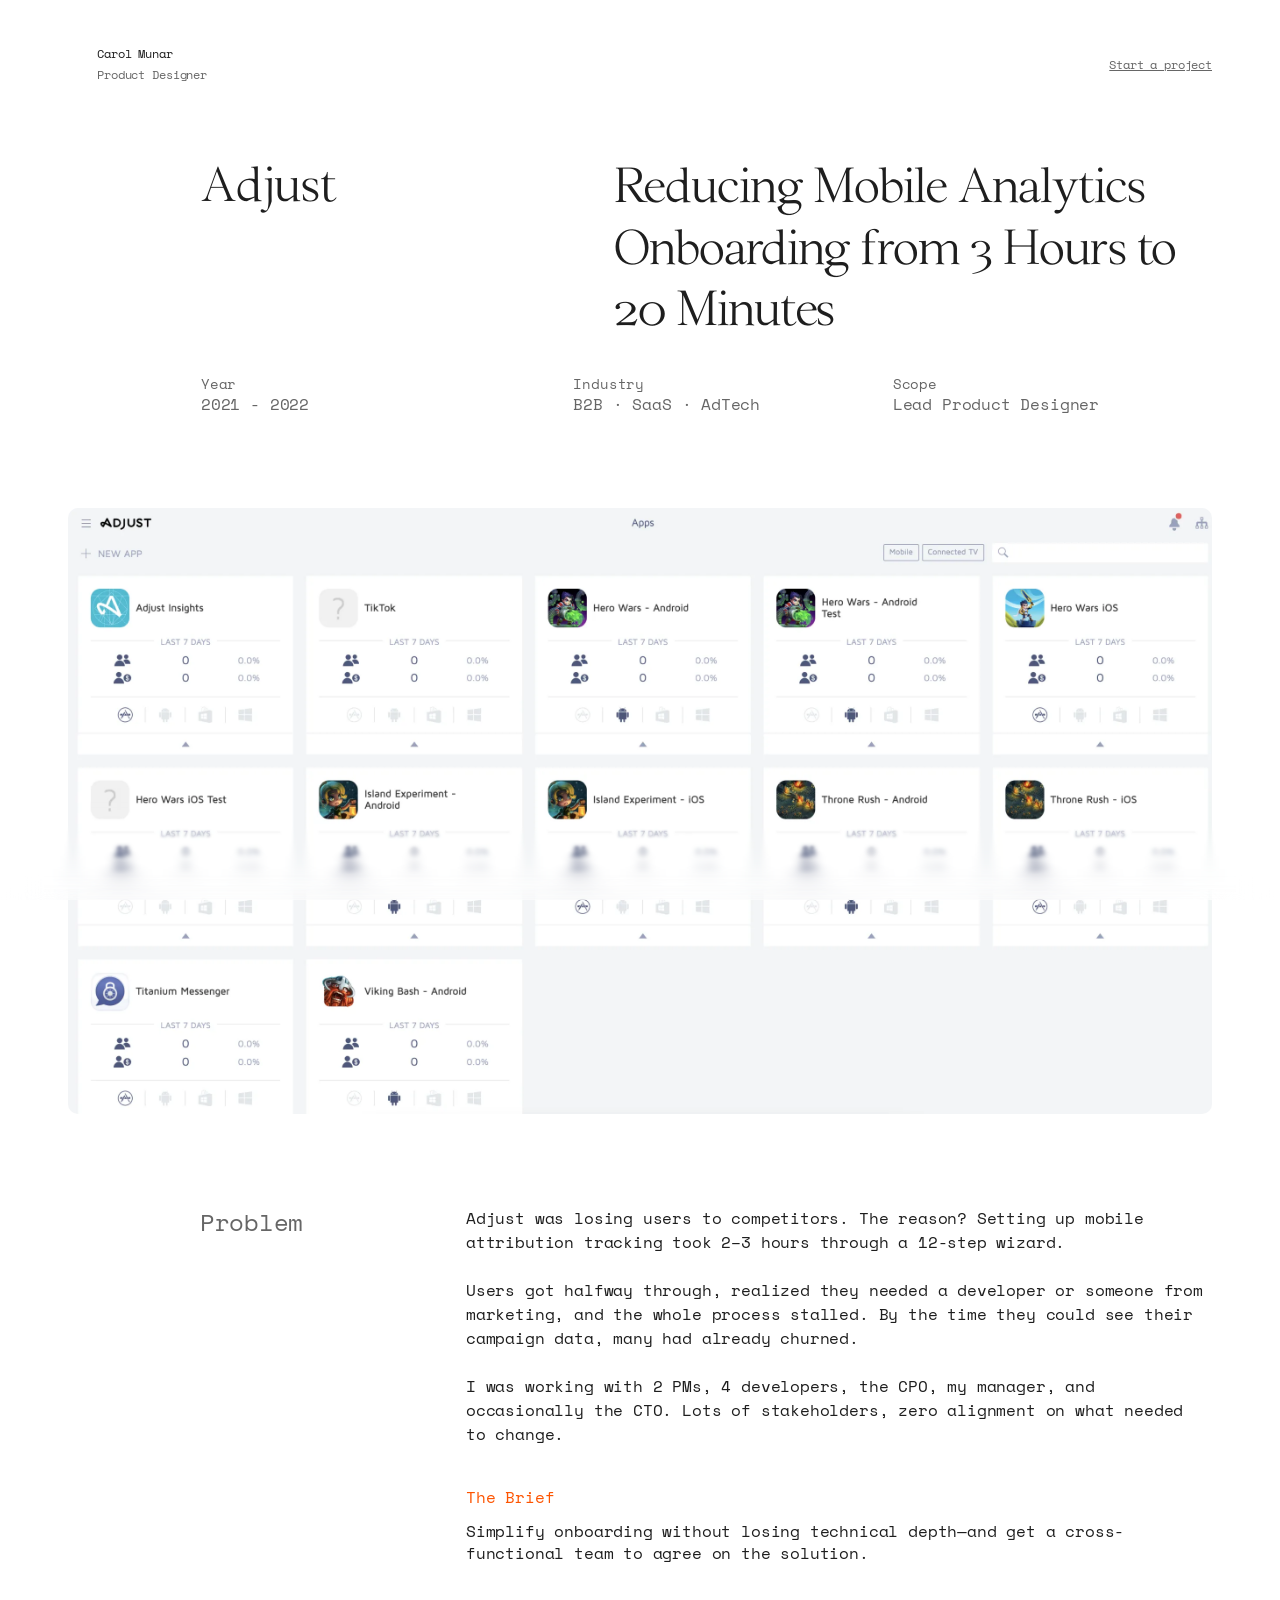
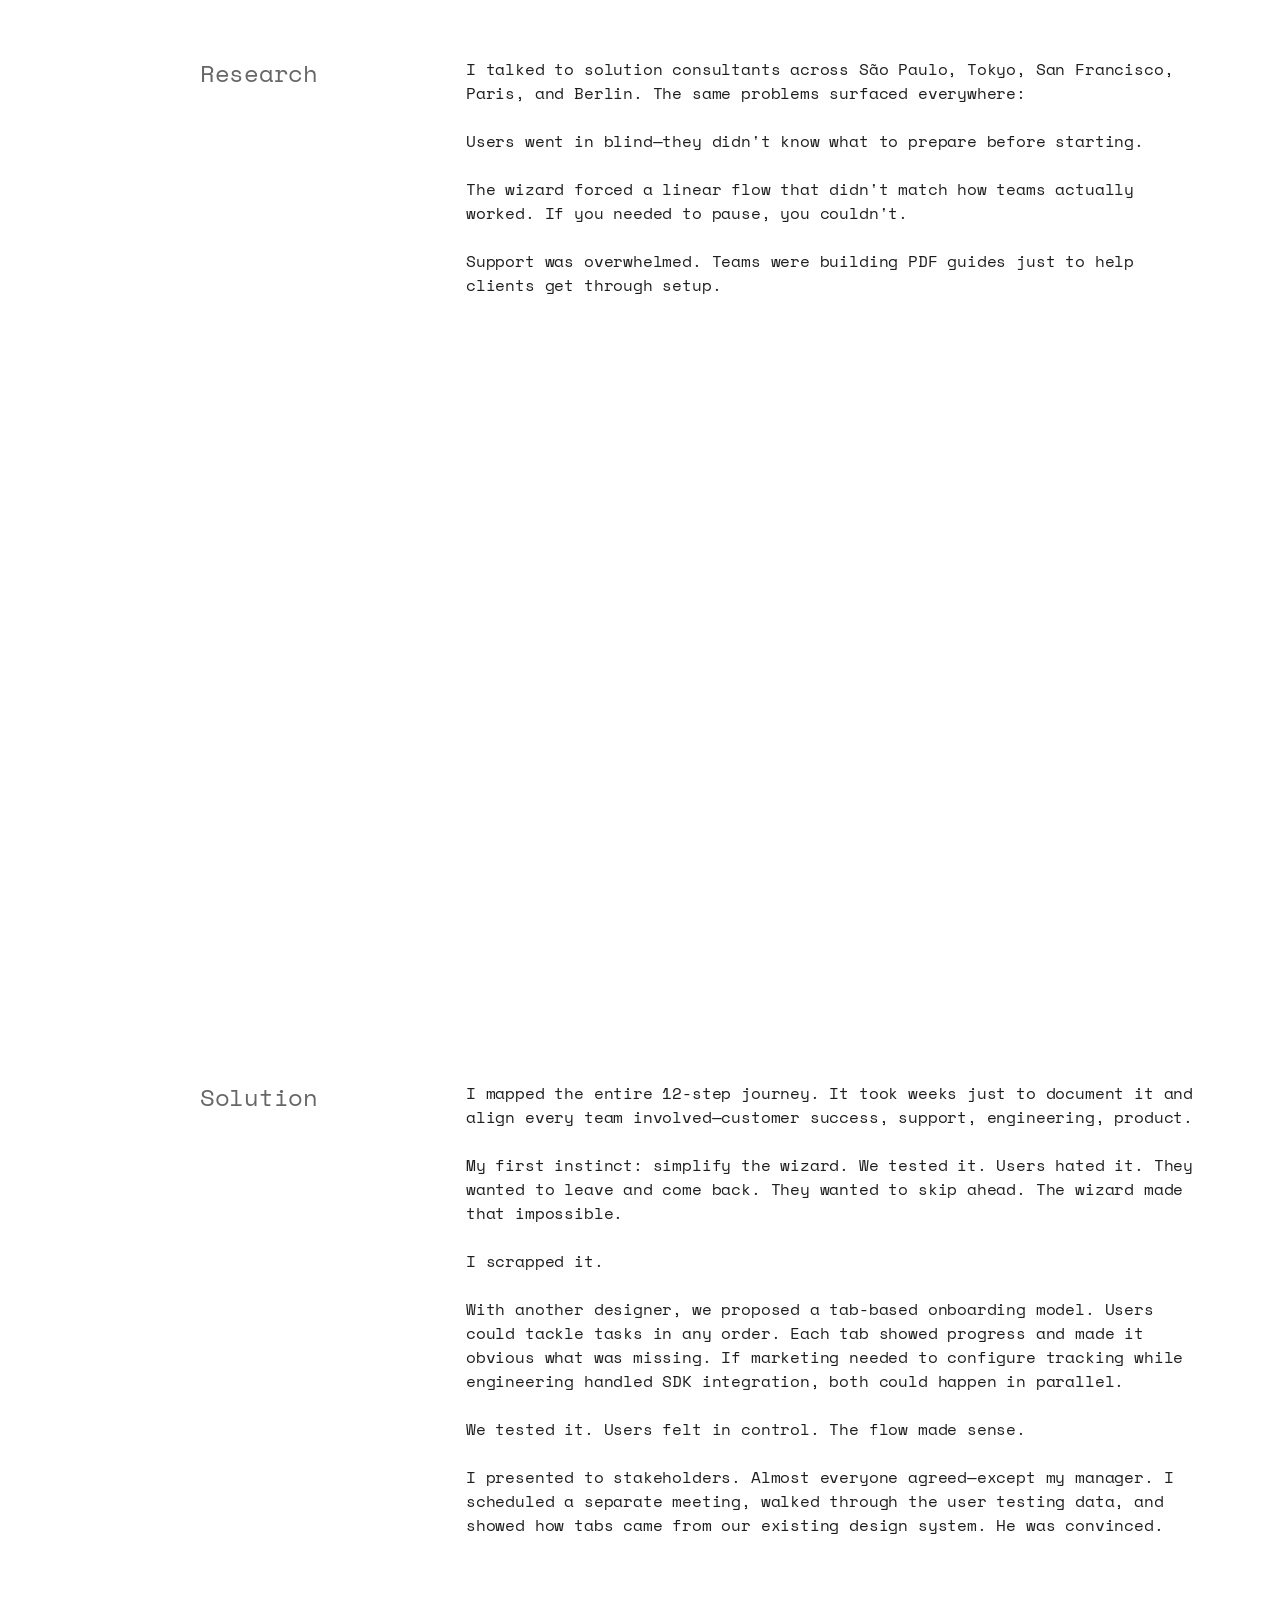
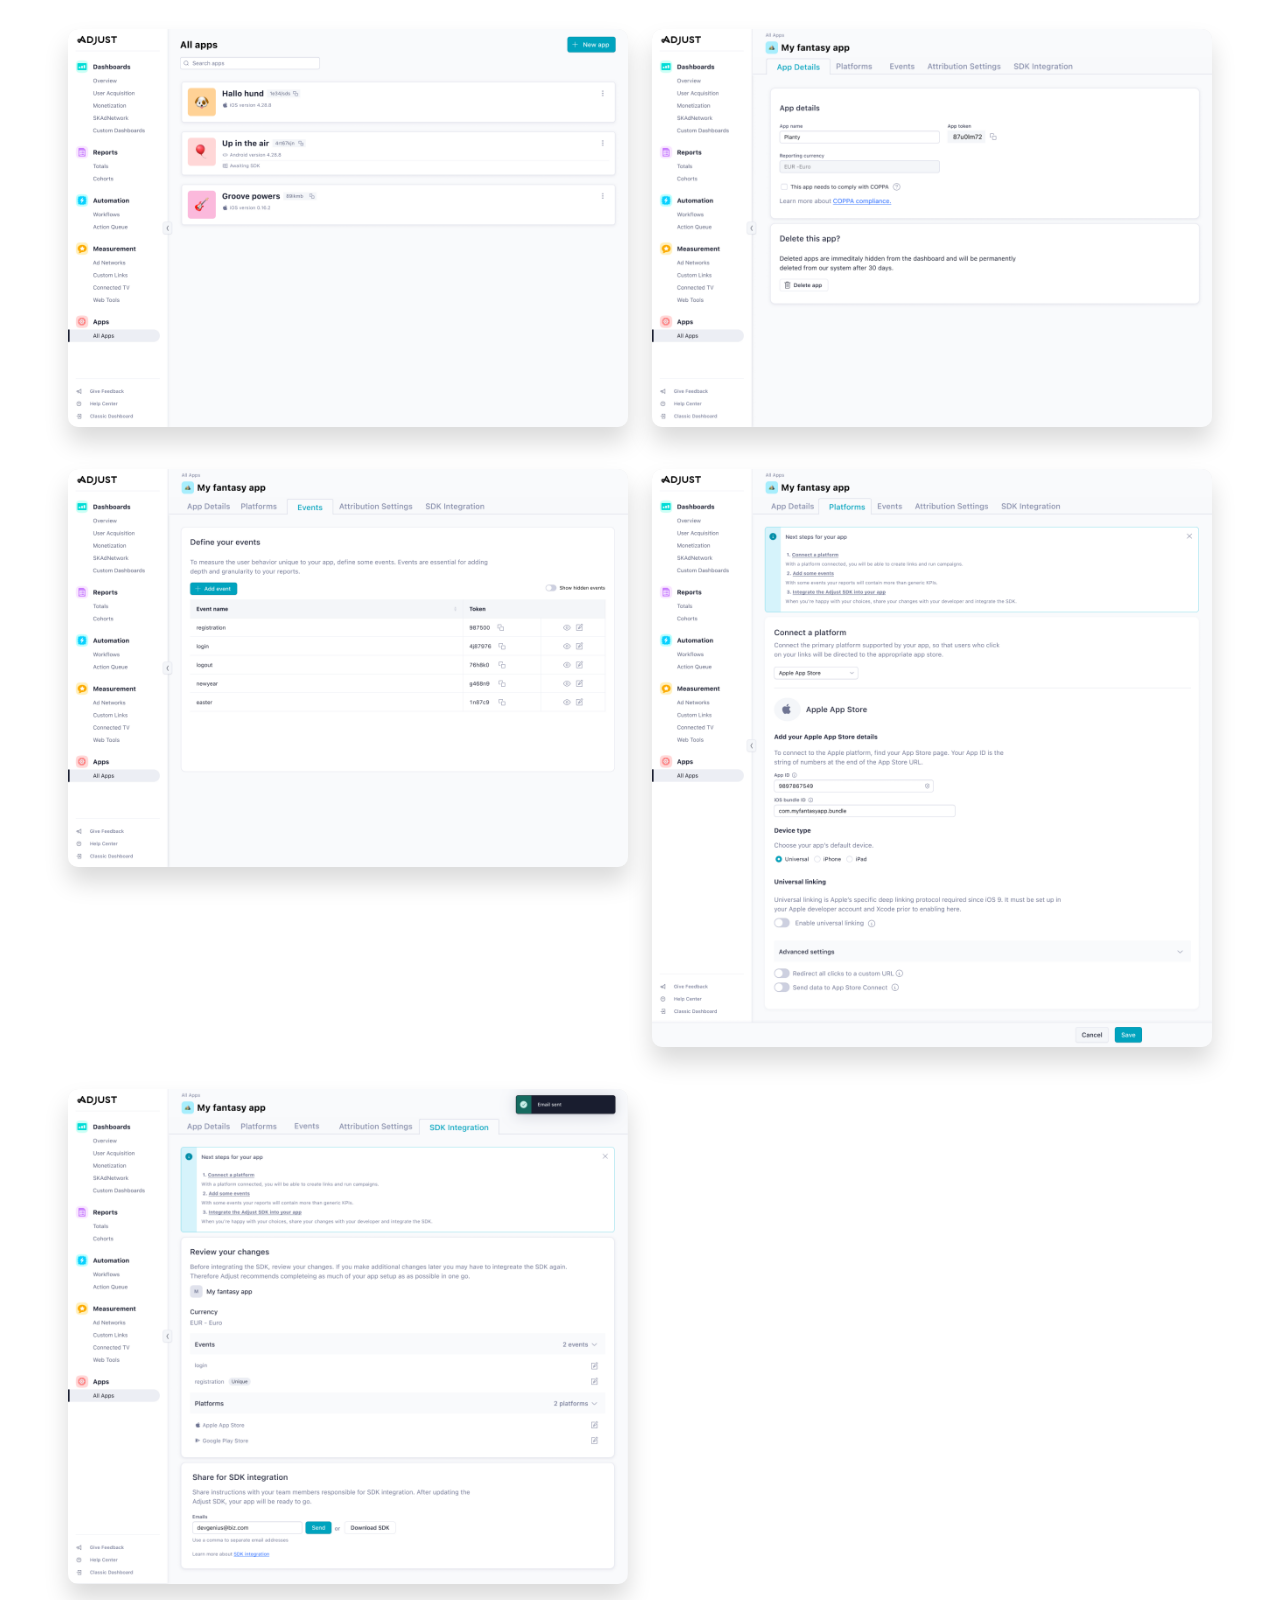
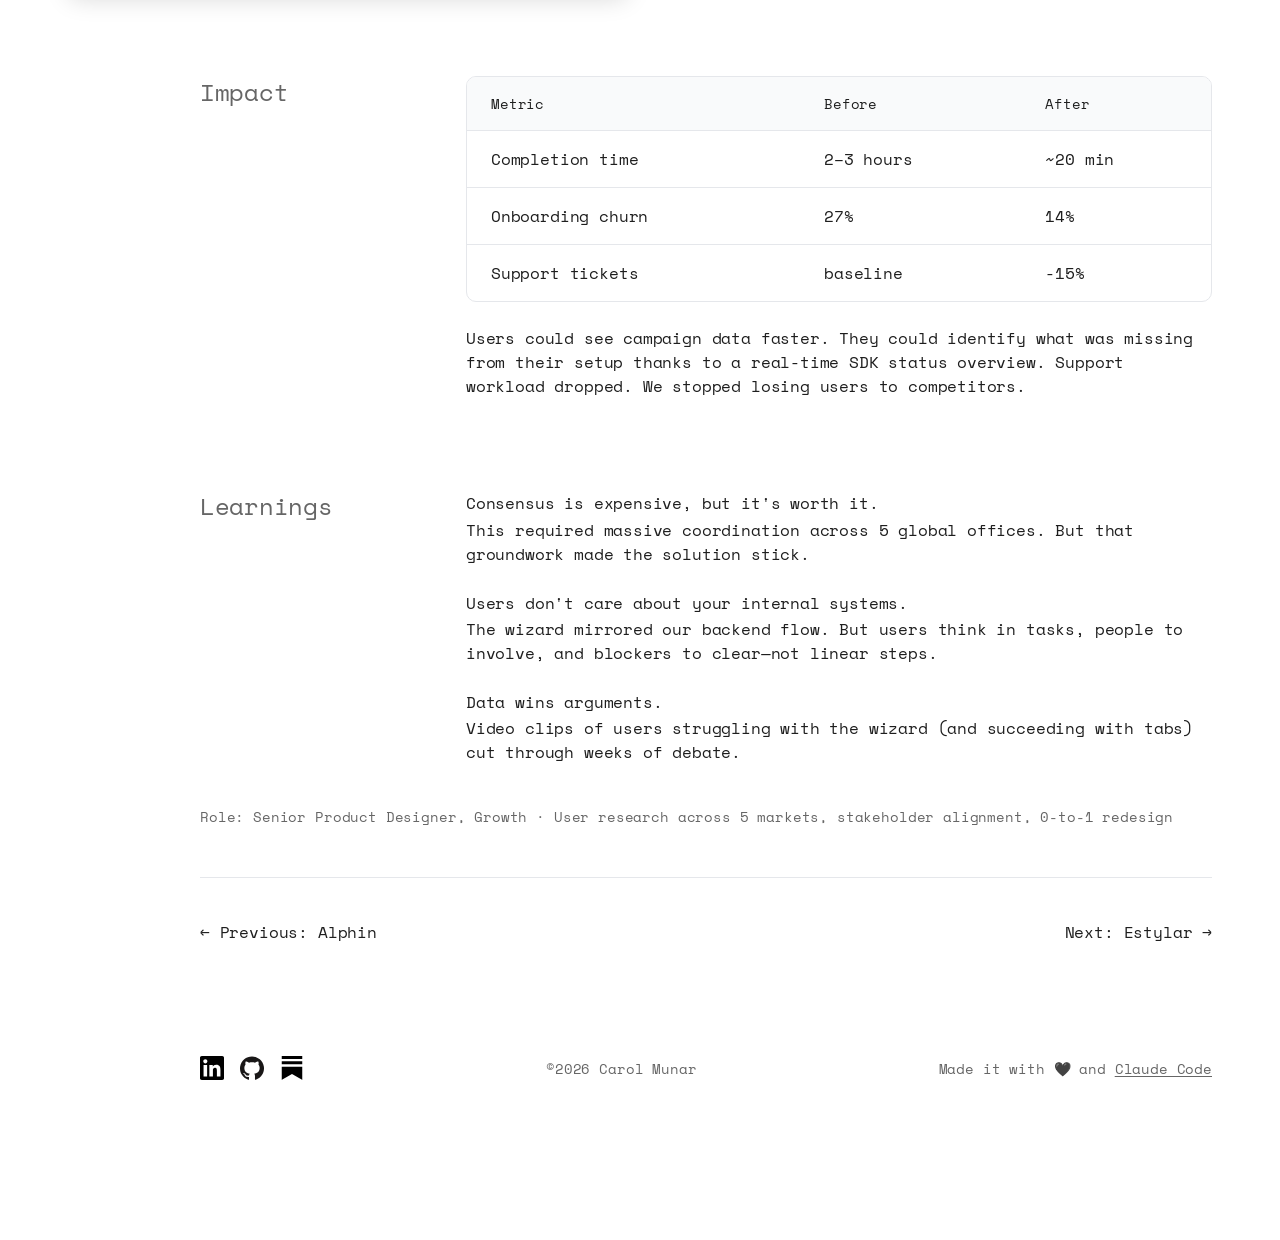
==== projects/adjust.html @ a94f88cf "Add favicon to all pages Co-Authored-By: Claude Sonnet 4.6 <noreply@anthropic.com>" ====
<!DOCTYPE html>
<html lang="en">
<head>
    <meta charset="UTF-8">
    <meta name="viewport" content="width=device-width, initial-scale=1.0">
    <title>Adjust — Carol Munar</title>
    <link rel="icon" type="image/png" href="../favicon.png">

    <!-- SEO -->
    <meta name="description" content="How Carol Munar redesigned Adjust's mobile analytics onboarding, cutting setup time from 3 hours to 20 minutes and reducing churn by 48%.">
    <link rel="canonical" href="https://www.carolmunar.com/projects/adjust">

    <!-- Open Graph -->
    <meta property="og:type"        content="website">
    <meta property="og:url"         content="https://www.carolmunar.com/projects/adjust">
    <meta property="og:title"       content="Adjust — Mobile Analytics Onboarding · Carol Munar">
    <meta property="og:description" content="How Carol Munar redesigned Adjust's mobile analytics onboarding, cutting setup time from 3 hours to 20 minutes and reducing churn by 48%.">
    <meta property="og:image"       content="https://www.carolmunar.com/logos/og-image.png">

    <!-- Same fonts as main portfolio -->
    <link rel="preconnect" href="https://fonts.googleapis.com">
    <link rel="preconnect" href="https://fonts.gstatic.com" crossorigin>
    <link href="https://fonts.googleapis.com/css2?family=Space+Mono:wght@400;700&display=swap" rel="stylesheet">

    <!-- Shared case study styles (same CSS as alphin, all class names are generic) -->
    <link rel="stylesheet" href="alphin.css">
</head>
<body>

    <!-- ============================================
         HEADER — same as all case studies
         ============================================ -->
    <header class="cs-header">
        <div>
            <a href="../index.html" class="cs-header-name">Carol Munar</a>
            <p class="cs-header-role">Product Designer</p>
        </div>
        <a href="mailto:hello@carolmunar.com" class="cs-header-contact">Start a project</a>
    </header>


    <main class="cs-main">

        <!-- ============================================
             TITLE AREA
             "Adjust" left (Williwaw 56px),
             H1 + metadata right.
             Figma: "Adjust" at left:96.5px, H1 at left:614px
             → left column = 518px wide
             Using cs-title-area--adjust for the column split.
             ============================================ -->
        <div class="cs-title-area cs-title-area--adjust">
            <div>
                <span class="cs-company-name cs-company-name--adjust">Adjust</span>
            </div>
            <div>
                <h1 class="cs-h1 cs-h1--adjust">
                    Reducing Mobile Analytics Onboarding from 3 Hours to 20 Minutes
                </h1>
            </div>
            <!-- Meta spans both columns: Year aligns with company name, Industry with H1 -->
            <div class="cs-meta">
                <div class="cs-meta-item">
                    <span class="cs-meta-label">Year</span>
                    <span class="cs-meta-value">2021 - 2022</span>
                </div>
                <div class="cs-meta-item">
                    <span class="cs-meta-label">Industry</span>
                    <span class="cs-meta-value">B2B · SaaS · AdTech</span>
                </div>
                <div class="cs-meta-item">
                    <span class="cs-meta-label">Scope</span>
                    <span class="cs-meta-value">Lead Product Designer</span>
                </div>
            </div>
        </div>


        <!-- ── HERO IMAGE ── -->
        <div class="cs-image-wrap">
            <img
                src="img/ad1.webp"
                alt="Adjust onboarding dashboard">
        </div>


        <!-- ============================================
             SECTION: PROBLEM
             ============================================ -->
        <section class="cs-section">
            <div class="cs-section-label">
                <h2>Problem</h2>
            </div>
            <div class="cs-section-content">
                <p>
                    Adjust was losing users to competitors. The reason? Setting up mobile
                    attribution tracking took 2–3 hours through a 12-step wizard.
                </p>
                <p>
                    Users got halfway through, realized they needed a developer or someone from
                    marketing, and the whole process stalled. By the time they could see their
                    campaign data, many had already churned.
                </p>
                <p>
                    I was working with 2 PMs, 4 developers, the CPO, my manager, and occasionally
                    the CTO. Lots of stakeholders, zero alignment on what needed to change.
                </p>

                <div class="cs-brief">
                    <p class="cs-label-orange">The Brief</p>
                    <p class="cs-brief-text">
                        Simplify onboarding without losing technical depth—and get a
                        cross-functional team to agree on the solution.
                    </p>
                </div>
            </div>
        </section>


        <!-- ============================================
             SECTION: RESEARCH
             ============================================ -->
        <section class="cs-section">
            <div class="cs-section-label">
                <h2>Research</h2>
            </div>
            <div class="cs-section-content">
                <p>
                    I talked to solution consultants across São Paulo, Tokyo, San Francisco,
                    Paris, and Berlin. The same problems surfaced everywhere:
                </p>
                <p>
                    Users went in blind—they didn't know what to prepare before starting.
                </p>
                <p>
                    The wizard forced a linear flow that didn't match how teams actually worked.
                    If you needed to pause, you couldn't.
                </p>
                <p>
                    Support was overwhelmed. Teams were building PDF guides just to help clients
                    get through setup.
                </p>
            </div>
        </section>


        <!-- ── MIRO RESEARCH BOARD EMBED ──
             Interactive iframe — visitors can zoom and pan to read sticky notes.
             Requires the Miro board to be set to "Anyone with the link can view". -->
        <div class="cs-miro-embed">
            <iframe
                width="100%"
                height="500"
                src="https://miro.com/app/live-embed/uXjVJ1FmU5M=/?embedMode=view_only_without_ui&moveToViewport=-27056,-24796,43300,17605&embedId=36658607263"
                frameborder="0"
                scrolling="no"
                loading="lazy"
                allow="fullscreen; clipboard-read; clipboard-write"
                allowfullscreen
                title="Adjust — research Miro board">
            </iframe>
        </div>



        <!-- ============================================
             SECTION: SOLUTION
             ============================================ -->
        <section class="cs-section">
            <div class="cs-section-label">
                <h2>Solution</h2>
            </div>
            <div class="cs-section-content">
                <p>
                    I mapped the entire 12-step journey. It took weeks just to document it and
                    align every team involved—customer success, support, engineering, product.
                </p>
                <p>
                    My first instinct: simplify the wizard. We tested it. Users hated it. They
                    wanted to leave and come back. They wanted to skip ahead. The wizard made
                    that impossible.
                </p>
                <p>
                    I scrapped it.
                </p>
                <p>
                    With another designer, we proposed a tab-based onboarding model. Users could
                    tackle tasks in any order. Each tab showed progress and made it obvious what
                    was missing. If marketing needed to configure tracking while engineering
                    handled SDK integration, both could happen in parallel.
                </p>
                <p>
                    We tested it. Users felt in control. The flow made sense.
                </p>
                <p>
                    I presented to stakeholders. Almost everyone agreed—except my manager.
                    I scheduled a separate meeting, walked through the user testing data, and
                    showed how tabs came from our existing design system. He was convinced.
                </p>
            </div>
        </section>


        <!-- ── SOLUTION GALLERY ──
             White cards with drop shadows, showing the redesigned product.
             ad5–ad8: solution screens. ad9 available for a third row if needed. -->
        <div class="cs-solution-gallery">

            <!-- Row 1: two equal-width screens -->
            <div class="cs-solution-row">
                <div class="cs-solution-card">
                    <img src="img/ad5.webp"
                         alt="Adjust redesign — onboarding overview tab"
                         loading="lazy">
                </div>
                <div class="cs-solution-card">
                    <img src="img/ad6.webp"
                         alt="Adjust redesign — configure tracking tab"
                         loading="lazy">
                </div>
            </div>

            <!-- Row 2: two screens -->
            <div class="cs-solution-row">
                <div class="cs-solution-card">
                    <img src="img/ad7.webp"
                         alt="Adjust redesign — SDK integration step"
                         loading="lazy">
                </div>
                <div class="cs-solution-card">
                    <img src="img/ad8.webp"
                         alt="Adjust redesign — tracking links setup"
                         loading="lazy">
                </div>
            </div>

            <!-- Row 3: single half-width card, left-aligned (matches Figma — SDK Integration screen) -->
            <div class="cs-solution-row cs-solution-row--single">
                <div class="cs-solution-card">
                    <img src="img/ad9.webp"
                         alt="Adjust redesign — SDK integration review screen"
                         loading="lazy">
                </div>
            </div>

        </div><!-- end .cs-solution-gallery -->


        <!-- ============================================
             SECTION: IMPACT
             ============================================ -->
        <section class="cs-section">
            <div class="cs-section-label">
                <h2>Impact</h2>
            </div>
            <div class="cs-section-content">
                <div class="cs-table-wrap">
                    <table class="cs-table">
                        <thead>
                            <tr>
                                <th>Metric</th>
                                <th>Before</th>
                                <th>After</th>
                            </tr>
                        </thead>
                        <tbody>
                            <tr>
                                <td>Completion time</td>
                                <td data-label="Before">2–3 hours</td>
                                <td data-label="After">~20 min</td>
                            </tr>
                            <tr>
                                <td>Onboarding churn</td>
                                <td data-label="Before">27%</td>
                                <td data-label="After">14%</td>
                            </tr>
                            <tr>
                                <td>Support tickets</td>
                                <td data-label="Before">baseline</td>
                                <td data-label="After">-15%</td>
                            </tr>
                        </tbody>
                    </table>
                </div>

                <p>
                    Users could see campaign data faster. They could identify what was missing
                    from their setup thanks to a real-time SDK status overview. Support workload
                    dropped. We stopped losing users to competitors.
                </p>
            </div>
        </section>


        <!-- ============================================
             SECTION: LEARNINGS
             ============================================ -->
        <section class="cs-section">
            <div class="cs-section-label">
                <h2>Learnings</h2>
            </div>
            <div class="cs-section-content">
                <div>
                    <p class="cs-decision-title">Consensus is expensive, but it's worth it.</p>
                    <p>
                        This required massive coordination across 5 global offices. But that
                        groundwork made the solution stick.
                    </p>
                </div>
                <div>
                    <p class="cs-decision-title">Users don't care about your internal systems.</p>
                    <p>
                        The wizard mirrored our backend flow. But users think in tasks, people
                        to involve, and blockers to clear—not linear steps.
                    </p>
                </div>
                <div>
                    <p class="cs-decision-title">Data wins arguments.</p>
                    <p>
                        Video clips of users struggling with the wizard (and succeeding with tabs)
                        cut through weeks of debate.
                    </p>
                </div>
            </div>
        </section>


        <!-- ============================================
             FOOTER
             This page has both prev AND next links.
             ============================================ -->
        <footer class="cs-footer">
            <p class="cs-footer-role">
                Role: Senior Product Designer, Growth · User research across 5 markets,
                stakeholder alignment, 0-to-1 redesign
            </p>
            <!-- Two-way navigation: previous and next case studies -->
            <div class="cs-footer-nav">
                <a href="alphin.html" class="cs-next-link">← Previous: Alphin</a>
                <a href="estylar.html" class="cs-next-link">Next: Estylar →</a>
            </div>
        </footer>

    </main>

    <!-- ============================================
         SITE FOOTER — same as the index page
         ============================================ -->
    <footer class="site-footer">
        <div class="footer-logos">
            <a href="https://www.linkedin.com/in/carolmunar/" target="_blank" rel="noopener" aria-label="LinkedIn">
                <img src="../logos/linkedin.svg" alt="LinkedIn" width="24" height="24">
            </a>
            <a href="https://github.com/carolmunar" target="_blank" rel="noopener" aria-label="GitHub">
                <img src="../logos/github.svg" alt="GitHub" width="24" height="24">
            </a>
            <a href="https://substack.com/@carolmunar" target="_blank" rel="noopener" aria-label="Substack">
                <img src="../logos/substack.svg" alt="Substack" width="24" height="24">
            </a>
        </div>
        <p class="footer-copy">©2026 Carol Munar</p>
        <p class="footer-made">Made it with 🖤 and <a href="https://claude.ai/code" target="_blank" rel="noopener">Claude Code</a></p>
    </footer>

    <!-- Progressive blur overlay — blur.js fills this with 8 inner layers -->
    <div id="scroll-blur" aria-hidden="true"></div>
    <script src="blur.js"></script>

    <script>
        /* MIRO SCROLL-CAPTURE FIX
           Problem: when the mouse is over a Miro iframe, scrolling zooms the
           board instead of scrolling the page — because the iframe captures
           the scroll event before the page sees it.
           Fix: an overlay (::after pseudo-element from alphin.css) sits on top
           of the iframe by default, intercepting those events. The user clicks
           once to activate the board, then the overlay is removed. When the
           mouse leaves, the overlay comes back — ready for the next scroll. */
        document.querySelectorAll('.cs-miro-embed').forEach(function(embed) {
            // Click → activate: hide the overlay so the iframe is fully interactive
            embed.addEventListener('click', function() {
                embed.classList.add('is-active');
            });
            // Mouse leaves → deactivate: restore the overlay for the next scroll
            embed.addEventListener('mouseleave', function() {
                embed.classList.remove('is-active');
            });
        });
    </script>

</body>
</html>
---- projects/alphin.css ----
/* ============================================================
   ALPHIN CASE STUDY — alphin.css
   ─────────────────────────────────────────────────────────────
   Styles specific to the Alphin case study page.
   Uses the same font stack as the main portfolio.
   All values derived from Figma node 68:43 (1440px artboard).
   ============================================================ */

/* ── RESET & BASE ── */
*, *::before, *::after {
    box-sizing: border-box;
    margin: 0;
    padding: 0;
}

body {
    background-color: #ffffff;
    color: #1e1e1e;
    font-family: 'TestSohneMono', 'Space Mono', monospace;
    font-size: 16px;
    line-height: 1.5;
    -webkit-font-smoothing: antialiased;
}

/* Load Williwaw font (same as main portfolio) */
@font-face {
    font-family: 'Williwaw';
    src: url('../fonts/Williwaw-Book.otf') format('opentype');
    font-weight: 400;
    font-style: normal;
}

/* ── HEADER ──
   Matches the Figma header: name + role on left, contact on right.
   Figma: name at top:40px left:97px, role at top:57px, contact at top:54px right */
.cs-header {
    position: fixed;         /* stays at top while scrolling */
    top: 0;
    left: 0;
    right: 0;
    z-index: 100;
    background: #ffffff;
    display: flex;
    align-items: flex-start;
    justify-content: space-between;
    padding: 40px 68px 20px 97px;
}

.cs-header-name {
    font-family: 'TestSohneMono', 'Space Mono', monospace;
    font-size: 12px;
    font-weight: 400;
    color: #1e1e1e;
    letter-spacing: -0.12px;
    line-height: 1.5;
    text-decoration: none;
}

.cs-header-role {
    font-family: 'TestSohneMono', 'Space Mono', monospace;
    font-size: 12px;
    font-weight: 400;
    color: #666;
    letter-spacing: -0.12px;
    line-height: 1.5;
    margin-top: 2px;
}

.cs-header-contact {
    font-family: 'TestSohneMono', 'Space Mono', monospace;
    font-size: 12px;
    font-weight: 400;
    color: #666;
    letter-spacing: -0.154px;
    line-height: 1.75;
    text-decoration: underline;
    margin-top: 14px;  /* aligns with Figma top:54px */
}

/* ── MAIN WRAPPER ──
   Starts below the fixed header (73px in Figma) */
.cs-main {
    padding-top: 73px;  /* header height */
    max-width: 1440px;
    margin: 0 auto;
}

/* ── BACK LINK ──
   Figma: "Link" node at top:66.5px left:96.5px within the main div */
.cs-back {
    display: inline-block;
    padding: 24px 0 0 96px;
    font-family: 'TestSohneMono', 'Space Mono', monospace;
    font-size: 14px;
    color: #666;
    text-decoration: none;
    letter-spacing: -0.154px;
}

.cs-back:hover {
    color: #1e1e1e;
}

/* ── KEYBOARD FOCUS STYLES ──
   Visible focus ring for keyboard and screen reader users.
   :focus-visible only shows when navigating by keyboard (not on mouse click),
   so it doesn't interfere with the mouse experience. */
a:focus-visible,
button:focus-visible {
    outline: 2px solid #1e1e1e;
    outline-offset: 3px;
    border-radius: 2px;
}

/* ── HEADER NAME: hint it's a link ──
   The name in the top-left navigates back to the homepage.
   An underline on hover signals this to users who explore. */
.cs-header-name:hover {
    text-decoration: underline;
}

/* ── TITLE AREA ──
   Row 1: company name | H1 title
   Row 2: meta row (Year / Industry / Scope) spanning both columns
   Figma: company name at 201px, H1 at 555px → left col = 555-96 = 459px */
.cs-title-area {
    display: grid;
    grid-template-columns: 459px 1fr;
    grid-template-rows: auto auto;
    padding: 92px 68px 0 96px;
    align-items: start;
    gap: 24px 0;
}

.cs-company-name {
    font-family: 'Williwaw', serif;
    font-size: 64px;
    font-weight: 400;
    color: #1e1e1e;
    letter-spacing: -0.176px;
    line-height: 1;
    padding-top: 26px;
    padding-left: 105px;  /* 96px grid + 105px = 201px from page (matches Figma) */
}

.cs-h1 {
    font-family: 'Williwaw', serif;
    font-size: 56px;
    font-weight: 400;
    color: #1e1e1e;
    letter-spacing: -1.056px;
    line-height: 1.1;
    max-width: 586px;  /* flexible: won't overflow on narrower viewports */
}

/* ── METADATA ROW ──
   Spans both grid columns so Year aligns under the company name.
   padding-left: 105px → Year starts at 96+105=201px from page (= company name x)
   min-width: 354px per item → Industry starts at 201+354=555px (= H1 x) */
.cs-meta {
    grid-column: 1 / -1;   /* span both title-area columns */
    display: flex;
    gap: 0;
    padding-left: 105px;
    color: #666;
    font-size: 14px;
    letter-spacing: -0.176px;
    line-height: 1.4;
}

.cs-meta-item {
    display: flex;
    flex-direction: column;
    width: 354px;   /* Year col: forces 354px wide → Industry aligns at 555px from page (= H1 x) */
}

.cs-meta-label {
    font-size: 14px;
    color: #666;
}

.cs-meta-value {
    font-size: 16px;
    color: #666;
}

/* ── FULL-WIDTH IMAGE CONTAINERS ──
   68px side margins match the content container left/right edge.
   overflow: hidden clips the image to the rounded corners.
   background-color is a skeleton placeholder — visible while the image loads. */
.cs-image-wrap {
    border-radius: 10px;
    margin: 92px 68px 0;  /* 68px sides = content container margin */
    overflow: hidden;
    background-color: #f0f0f0;
}

.cs-image-wrap img {
    width: 100%;        /* fills the full container width */
    height: auto;       /* lets the image keep its natural proportions */
    display: block;     /* removes the small gap that appears under inline images */
}

/* ── SECTION LAYOUT ──
   Two-column grid: label on left, content on right.
   Figma: container at 68px, h2 text at 132px (200px from page),
          content at 398px from container (466px from page).
   Label col = 398px; h2 text indented 132px within it. */
.cs-section {
    display: grid;
    grid-template-columns: 398px 1fr;   /* label col | content col */
    padding: 92px 68px 0 68px;          /* 68px = content container margin */
    gap: 0;
}

.cs-section-label h2 {
    font-family: 'TestSohneMono', 'Space Mono', monospace;
    font-size: 24px;
    font-weight: 400;
    color: #666;
    letter-spacing: -0.264px;
    line-height: 1.4;
    padding-left: 132px;  /* h2 text at 68+132=200px from page edge */
}

/* ── SECTION CONTENT ──
   Right column: paragraphs and sub-sections.
   max-width: 774px matches the Figma content column width. */
.cs-section-content {
    display: flex;
    flex-direction: column;
    gap: 24px;
    max-width: 774px;
}

.cs-section-content p {
    font-size: 16px;
    color: #1e1e1e;
    letter-spacing: -0.176px;
    line-height: 1.5;
}

/* ── ORANGE LABEL (The Brief, Key Decisions) ──
   Figma: color:#fd5400, size:16px, tracking:-0.154px */
.cs-label-orange {
    font-size: 16px !important;
    color: #fd5400 !important;
    letter-spacing: -0.154px !important;
    line-height: 1.4 !important;
}

/* ── THE BRIEF block ──
   Small sub-section with orange label + larger body text */
.cs-brief {
    display: flex;
    flex-direction: column;
    gap: 12px;
    padding-top: 16px;
}

.cs-brief-text {
    font-size: 16px !important;   /* Figma: 16px — same as body text */
    color: #1e1e1e !important;
    letter-spacing: -0.176px !important;
    line-height: 1.4 !important;
}

/* ── KEY DECISIONS block ──
   Each decision: bold title + explanation */
.cs-decisions {
    display: flex;
    flex-direction: column;
    gap: 24px;
    padding-top: 16px;
}

.cs-decision-title {
    font-size: 16px !important;
    font-weight: 400;
    color: #1e1e1e !important;
    letter-spacing: -0.176px !important;
    line-height: 1.7 !important;
}

/* ── IMPACT TABLE ──
   Metric / Before / After
   Figma: border:#e5e7eb, header bg:#f9fafb, border-radius:10px */
.cs-table-wrap {
    border: 1px solid #e5e7eb;
    border-radius: 10px;
    overflow: hidden;
}

.cs-table {
    width: 100%;
    border-collapse: collapse;
    font-family: 'TestSohneMono', 'Space Mono', monospace;
    font-size: 14px;
}

.cs-table thead {
    background: #f9fafb;
}

.cs-table thead th {
    font-size: 14px;
    font-weight: 400;
    color: #1e1e1e;
    letter-spacing: -0.154px;
    text-align: left;
    padding: 16px 24px;
}

.cs-table tbody tr {
    border-top: 1px solid #e5e7eb;
}

.cs-table tbody td {
    font-size: 16px;
    color: #1e1e1e;
    letter-spacing: -0.176px;
    padding: 16px 24px;
}

/* ── FOOTER ──
   Role description + "Next / Previous" navigation.
   padding-left: 132px aligns text at 68+132=200px from page edge
   (same x-position as the h2 section labels). */
.cs-footer {
    margin: 42px 68px 0;        /* 42px from last section to role text */
    padding: 0 0 0 132px;       /* 68px margin + 132px = 200px from page = inside layout */
    display: flex;
    flex-direction: column;
    gap: 49px;                  /* 49px gap + 1px border + 42px padding = 92px role→nav */
}

.cs-footer-role {
    font-size: 14px;
    color: #666;
    letter-spacing: -0.154px;
    line-height: 1.6;
}

.cs-next-link {
    font-size: 16px;
    color: #1e1e1e;
    text-decoration: none;
    letter-spacing: -0.176px;
    border-top: 1px solid #e5e7eb;
    padding-top: 42px;                  /* 42px from line to nav text */
    display: block;
    max-width: 1040px;
}

.cs-next-link:hover {
    text-decoration: underline;
}

/* ── FOOTER NAV (two-way: prev + next) ──
   Used on pages with both directions.
   The border-top sits between the role text and the nav row. */
.cs-footer-nav {
    display: flex;
    justify-content: space-between;
    border-top: 1px solid #e5e7eb;
    padding-top: 42px;                  /* 42px from line to nav text */
    max-width: 1040px;
}

/* When links are inside a nav row, the nav container already has the border */
.cs-footer-nav .cs-next-link {
    border-top: none;
    padding-top: 0;
}

/* ── STEPS GUIDE BLOCK ──
   Used in Estylar Solution: a light gray rounded box listing
   the 4 illustrated scanning steps.
   bg:#f9fafb matches the table header color for visual consistency. */
.cs-steps-block {
    background: #f9fafb;
    border-radius: 10px;
    padding: 24px;
    display: flex;
    flex-direction: column;
    gap: 12px;
}

/* ── BULLET LIST ──
   Used in Estylar Research and Solution sections.
   pl-[24px] matches Figma indentation. */
.cs-list {
    padding-left: 24px;
    display: flex;
    flex-direction: column;
    gap: 8px;
    list-style: disc;
}

.cs-list li {
    font-size: 16px;
    color: #1e1e1e;
    letter-spacing: -0.176px;
    line-height: 1.5;
}

/* ── ADJUST / AGROFY / ESTYLAR TITLE AREA OVERRIDES ──
   These projects have 56px company names (same size as H1).
   Column split: H1 at 614px → left col = 614-96 = 518px.
   Meta Year item: 614-201 = 413px so Industry aligns exactly under the H1. */
.cs-title-area--adjust {
    grid-template-columns: 518px 1fr;
}

.cs-title-area--adjust .cs-meta-item:first-child {
    width: 413px;   /* forces 413px wide → Industry aligns at 614px from page (= H1 x for adjust/estylar/agrofy) */
}

/* 56px for Adjust, Agrofy, Estylar company names (Alphin uses 64px) */
.cs-company-name--adjust {
    font-size: 56px;
    padding-top: 11.5px;
}

/* Wider H1 for longer titles (Adjust, Estylar, Agrofy) */
.cs-h1--adjust {
    width: 786px;
}


/* ── TWO-IMAGE SIDE BY SIDE (gray container) ──
   Used for research images (adjust6 + adjust7).
   Fixed height container, images fill 50% each. */
.cs-image-pair {
    margin: 92px 68px 0;                /* 68px sides = content container margin */
    height: 810px;
    border-radius: 10px;
    display: flex;
}

.cs-image-pair img {
    width: 50%;
    height: 100%;
    object-fit: contain;
}


/* ── MIRO BOARD EMBED ──
   Interactive iframe that lets visitors zoom and pan the Miro board.
   Matches the section side margins (96px left, 68px right).
   Height 600px gives enough room to read sticky notes without being overwhelming. */
.cs-miro-embed {
    margin: 92px 68px 0;            /* 68px sides = content container margin */
    border-radius: 10px;
    overflow: hidden;                /* clips iframe to rounded corners */
    height: 600px;                   /* taller = more of the board is visible in preview */
    position: relative;              /* needed so the ::after overlay is positioned inside */
}

/* Transparent overlay — sits on top of the iframe by default.
   This intercepts scroll events so they reach the page instead of
   zooming the Miro board while the user is just scrolling through.
   A subtle hint appears on hover to let the user know they can interact. */
.cs-miro-embed::after {
    content: 'Click to interact';
    position: absolute;
    inset: 0;                        /* covers the full iframe area */
    z-index: 2;
    display: flex;
    align-items: center;
    justify-content: center;
    font-family: 'TestSohneMono', 'Space Mono', monospace;
    font-size: 12px;
    letter-spacing: -0.12px;
    color: transparent;              /* text hidden until hover */
    background: transparent;
    cursor: pointer;
    transition: color 0.2s ease, background 0.2s ease;
}

/* On hover: reveal a subtle hint so the user knows to click */
.cs-miro-embed:hover::after {
    color: #666;
    background: rgba(255, 255, 255, 0.5);
}

/* When the user has clicked to interact, hide the overlay entirely */
.cs-miro-embed.is-active::after {
    display: none;
}

.cs-miro-embed iframe {
    width: 100%;
    height: 100%;
    border: none;                    /* removes the default iframe border */
    display: block;                  /* removes the gap below inline iframes */
}


/* ── IMAGE CAPTION LINK ──
   Small link that sits below an image container (e.g. "Miro board link").
   Uses the same left padding as .cs-back (96px) to align with page content.
   Figma spec: TestSohneMono 14px, color #737373 */
.cs-image-caption-link {
    display: block;                          /* sits on its own line */
    margin-top: 12px;                        /* small gap below the image */
    padding-left: 96px;                      /* aligns with the rest of the page content */
    font-family: 'TestSohneMono', 'Space Mono', monospace;
    font-size: 14px;
    color: #737373;
    text-decoration: underline;
    letter-spacing: -0.154px;
}

.cs-image-caption-link:hover {
    color: #1e1e1e;                          /* darkens on hover for feedback */
}


/* ── SOLUTION GALLERY (white cards with drop shadows) ──
   Used for the redesigned product screenshots ("New Adjust" in Figma).
   Figma node 140:217: flex-col container, 42px gap between rows.
   Each image sits inside a white rounded card with a soft shadow. */
.cs-solution-gallery {
    margin: 92px 68px 0;                /* 92px top = consistent section spacing */
    display: flex;
    flex-direction: column;
    gap: 42px;              /* Figma: gap between the three rows */
}

/* One row = one horizontal group of cards */
.cs-solution-row {
    display: flex;
    gap: 24px;              /* Figma: gap between cards within a row */
    align-items: flex-start; /* cards grow to their own natural height */
}

/* Single-item row: left-aligned at half width.
   Matches Figma row 3: one card occupies the left half, right side is empty.
   calc(50% - 12px) = half the row width minus half the 24px gap. */
.cs-solution-row--single {
    max-width: calc(50% - 12px);
}

/* The white card that holds each screenshot.
   Shadow is on the card (not the img) so overflow:hidden doesn't clip it.
   background-color is a skeleton placeholder while the image loads. */
.cs-solution-card {
    flex: 1;
    background: #f0f0f0;
    border-radius: 10px;
    overflow: hidden;       /* clips image corners to match border-radius */
    box-shadow: 0px 15px 25px 0px rgba(0, 0, 0, 0.15);  /* Figma drop shadow */
    /* no padding — images fill edge-to-edge, matching Figma */
}

/* The screenshot image inside each card — fills the full card */
.cs-solution-card img {
    width: 100%;
    height: auto;
    display: block;         /* removes the small gap below inline images */
}


/* ── MOBILE RESPONSIVE ── */
@media (max-width: 768px) {
    .cs-header {
        padding: 24px 20px;
    }

    .cs-main {
        padding-top: 80px;
    }

    .cs-back {
        padding: 16px 0 0 20px;
    }

    .cs-title-area {
        grid-template-columns: 1fr;  /* stack vertically on mobile */
        padding: 40px 20px 0;
    }

    .cs-company-name {
        font-size: 40px;
        padding-top: 0;
        padding-left: 0;   /* remove desktop indent — title area padding handles spacing */
    }

    /* ── ADJUST / AGROFY title modifier — mobile overrides ──
       Desktop: 518px left column, 56px company name, 786px h1 max-width.
       Mobile: collapse to single column, same sizes as base title area. */
    .cs-title-area--adjust {
        grid-template-columns: 1fr;
    }

    .cs-title-area--adjust .cs-meta-item:first-child {
        width: auto;        /* remove fixed column width — flex handles it */
    }

    .cs-company-name--adjust {
        font-size: 40px;
        padding-left: 0;
    }

    .cs-h1--adjust {
        font-size: 32px;
        max-width: 100%;
    }

    .cs-h1 {
        font-size: 32px;
        width: 100%;
    }

    .cs-image-wrap {
        margin: 48px 20px 0;          /* mobile: 20px side margins */
    }

    .cs-section {
        grid-template-columns: 1fr;  /* stack label above content */
        padding: 48px 20px 0;
        gap: 16px;
    }

    .cs-section-label h2 {
        padding-left: 0;             /* remove desktop indent on mobile */
    }

    .cs-meta {
        flex-direction: column;
        gap: 12px;
        padding-left: 0;             /* remove indent — full width on mobile */
    }

    .cs-meta-item {
        min-width: unset;
    }

    .cs-footer {
        margin: 92px 20px 0;         /* 92px from last section to role text on mobile */
        padding: 0 0 48px 0;         /* remove desktop indent; margin handles top spacing */
        gap: 16px;                   /* compact gap between role and nav on mobile */
    }

    /* ── SITE FOOTER mobile styles moved below base .site-footer
       to avoid cascade override — see comment near .site-footer definition ── */

    /* New image layouts — stack vertically on mobile */
    .cs-image-pair {
        margin-top: 48px;             /* mobile: proportional to 92px desktop */
        flex-direction: column;
    }

    .cs-image-pair img {
        width: 100%;
    }

    .cs-solution-gallery {
        margin: 48px 20px 0;          /* mobile: proportional to 92px desktop */
        gap: 24px;
    }

    .cs-solution-row {
        flex-direction: column;
    }

    .cs-solution-row--single {
        max-width: 100%;
    }

    /* ── MIRO EMBED ── */
    .cs-miro-embed {
        height: 360px;          /* reduce from 600px — enough to show the board on mobile */
        margin: 48px 20px 0;
    }

    /* On mobile there is no hover state, so the "Click to interact" hint is invisible.
       Replace ::after content with a persistent badge so users know to tap. */
    .cs-miro-embed::after {
        content: 'Tap to explore board';
        font-size: 11px;
        color: #666;
        background: rgba(255, 255, 255, 0.85);
        padding: 6px 12px;
        border-radius: 20px;
        border: 1px solid #e5e7eb;
        /* Override desktop invisible-until-hover state */
        opacity: 1;
    }

    /* When active on mobile, hide the badge just like desktop */
    .cs-miro-embed.is-active::after {
        display: none;
    }

    /* ── IMPACT TABLE → CARD layout ──
       On mobile, each table row becomes its own card.
       The metric name (first td) acts as the card title.
       Before / After / Result values are labelled via data-label attribute. */
    .cs-table-wrap {
        border: none;           /* outer border removed — each row card has its own */
        border-radius: 0;
        overflow: visible;
        background: transparent;
    }

    .cs-table,
    .cs-table tbody {
        display: block;
        width: 100%;
    }

    .cs-table thead {
        display: none;          /* column headers hidden — data-label recreates context */
    }

    .cs-table tbody tr {
        display: block;
        border: 1px solid #e5e7eb;
        border-radius: 10px;
        padding: 16px;
        margin-bottom: 12px;
    }

    .cs-table tbody tr:last-child {
        margin-bottom: 0;
    }

    .cs-table tbody td {
        display: block;
        padding: 0;
        border: none;
    }

    /* First td = metric name — small grey label at the top of each card */
    .cs-table tbody td:first-child {
        font-size: 13px;
        color: #666;
        margin-bottom: 8px;
        letter-spacing: -0.12px;
    }

    /* Before / After / Result: show column name before the value */
    .cs-table tbody td[data-label]::before {
        content: attr(data-label) ': ';
        font-size: 11px;
        color: #999;
        display: block;
        margin-bottom: 2px;
        letter-spacing: 0;
    }

    /* Value cells — larger, prominent */
    .cs-table tbody td:not(:first-child) {
        font-size: 16px;
        color: #1e1e1e;
        margin-top: 8px;
    }

    /* ── BODY: reduce blur padding on mobile ── */
    body {
        padding-bottom: 80px;   /* less than 120px desktop — blur overlay is shorter too */
    }

    /* ── NEXT LINK: less padding-top on mobile ── */
    .cs-next-link {
        padding-top: 24px;
    }

    .cs-footer-nav {
        padding-top: 24px;
    }
}


/* ── SITE FOOTER — same visual as the index page footer ──
   200px padding each side matches the home page (13.9vw at 1440px)
   and keeps logos/credits inside the same layout column as the content. */
.site-footer {
    display: flex;
    align-items: center;
    justify-content: space-between;
    margin-top: 112px;
    padding: 0 68px 2.5rem 200px;
    /* Left 200px = matches where the nav line and role text start (68px margin + 132px indent).
       Right 68px  = matches the cs-footer's right margin, so "Made it with" aligns
                     with the right edge of "Next →" / "← Previous". */
}

.footer-logos {
    display: flex;
    align-items: center;
    gap: 1rem;
}

.footer-logos a {
    display: flex;
    align-items: center;
    transition: opacity 0.15s ease;
}

.footer-logos a:hover {
    opacity: 0.6;
}

.footer-logos img {
    width: 24px;
    height: 24px;
    display: block;
}

.footer-copy,
.footer-made {
    font-size: 0.875rem;
    color: #666;
    letter-spacing: -0.154px;
    line-height: 1.4;
    text-align: left;
}

/* "Claude Code" link inside the project page footer credits */
.footer-made a {
    color: inherit;
    text-decoration: underline;
    text-underline-offset: 2px;
}

/* ── SITE FOOTER mobile override ──
   Must come AFTER the base .site-footer rule above, otherwise
   the cascade would let the desktop margin-top: 112px win on mobile. */
@media (max-width: 768px) {
    .site-footer {
        flex-direction: column;
        align-items: flex-start;
        gap: 1rem;              /* 16px between logos / copyright / credits */
        margin-top: 92px;       /* 92px from end of project content to site footer */
        padding: 0 20px 2.5rem;
    }
}


/* ── PROGRESSIVE BLUR OVERLAY ───────────────────────────────
   Fixed to the bottom of the viewport. The 8 inner divs are
   generated by blur.js — this just sets up the container.

   position: fixed  → stays at the bottom as you scroll
   pointer-events: none → you can still click through it
   z-index: 50 → sits above text but below any future modals */
#scroll-blur {
    position: fixed;
    bottom: 0;
    left: 0;
    right: 0;
    height: 100px;   /* shorter so it doesn't cover the footer */
    pointer-events: none;
    z-index: 50;
}

/* Push page content up so the footer always clears the blur overlay */
body {
    padding-bottom: 120px;
}
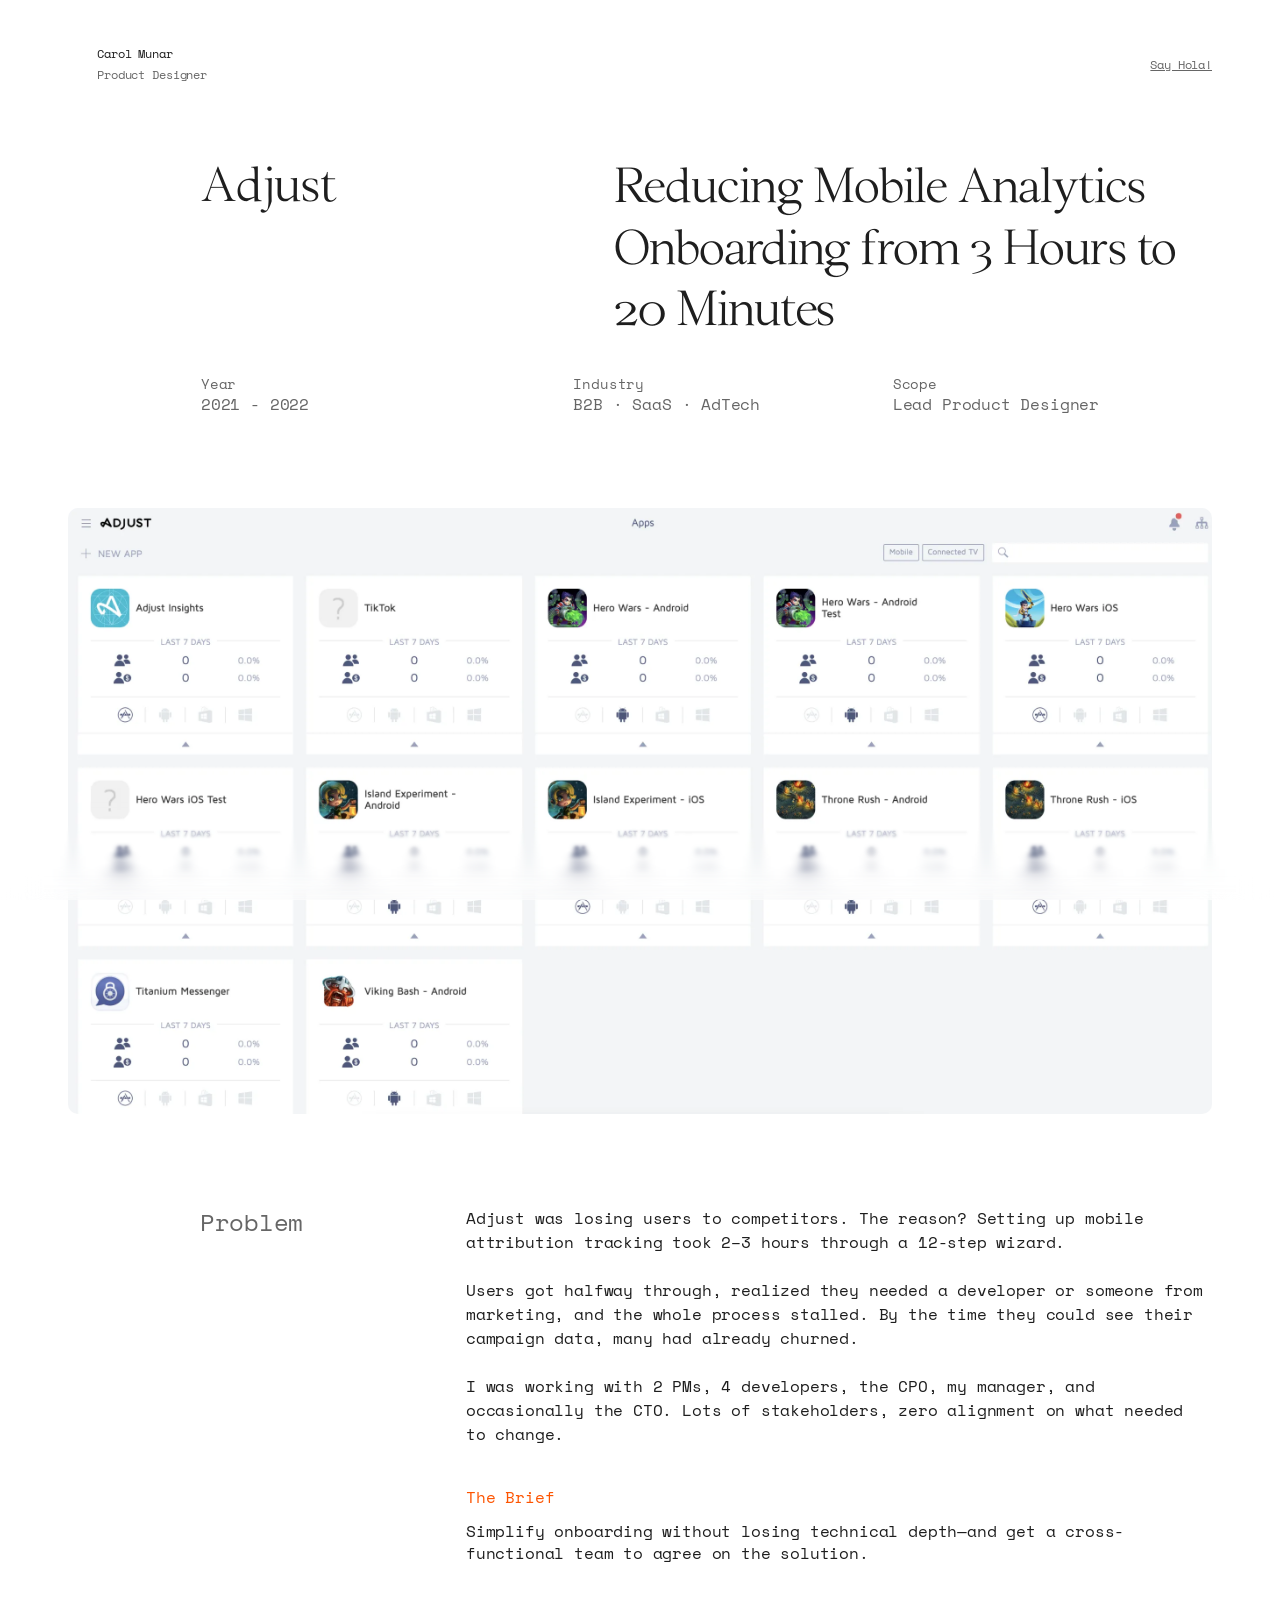
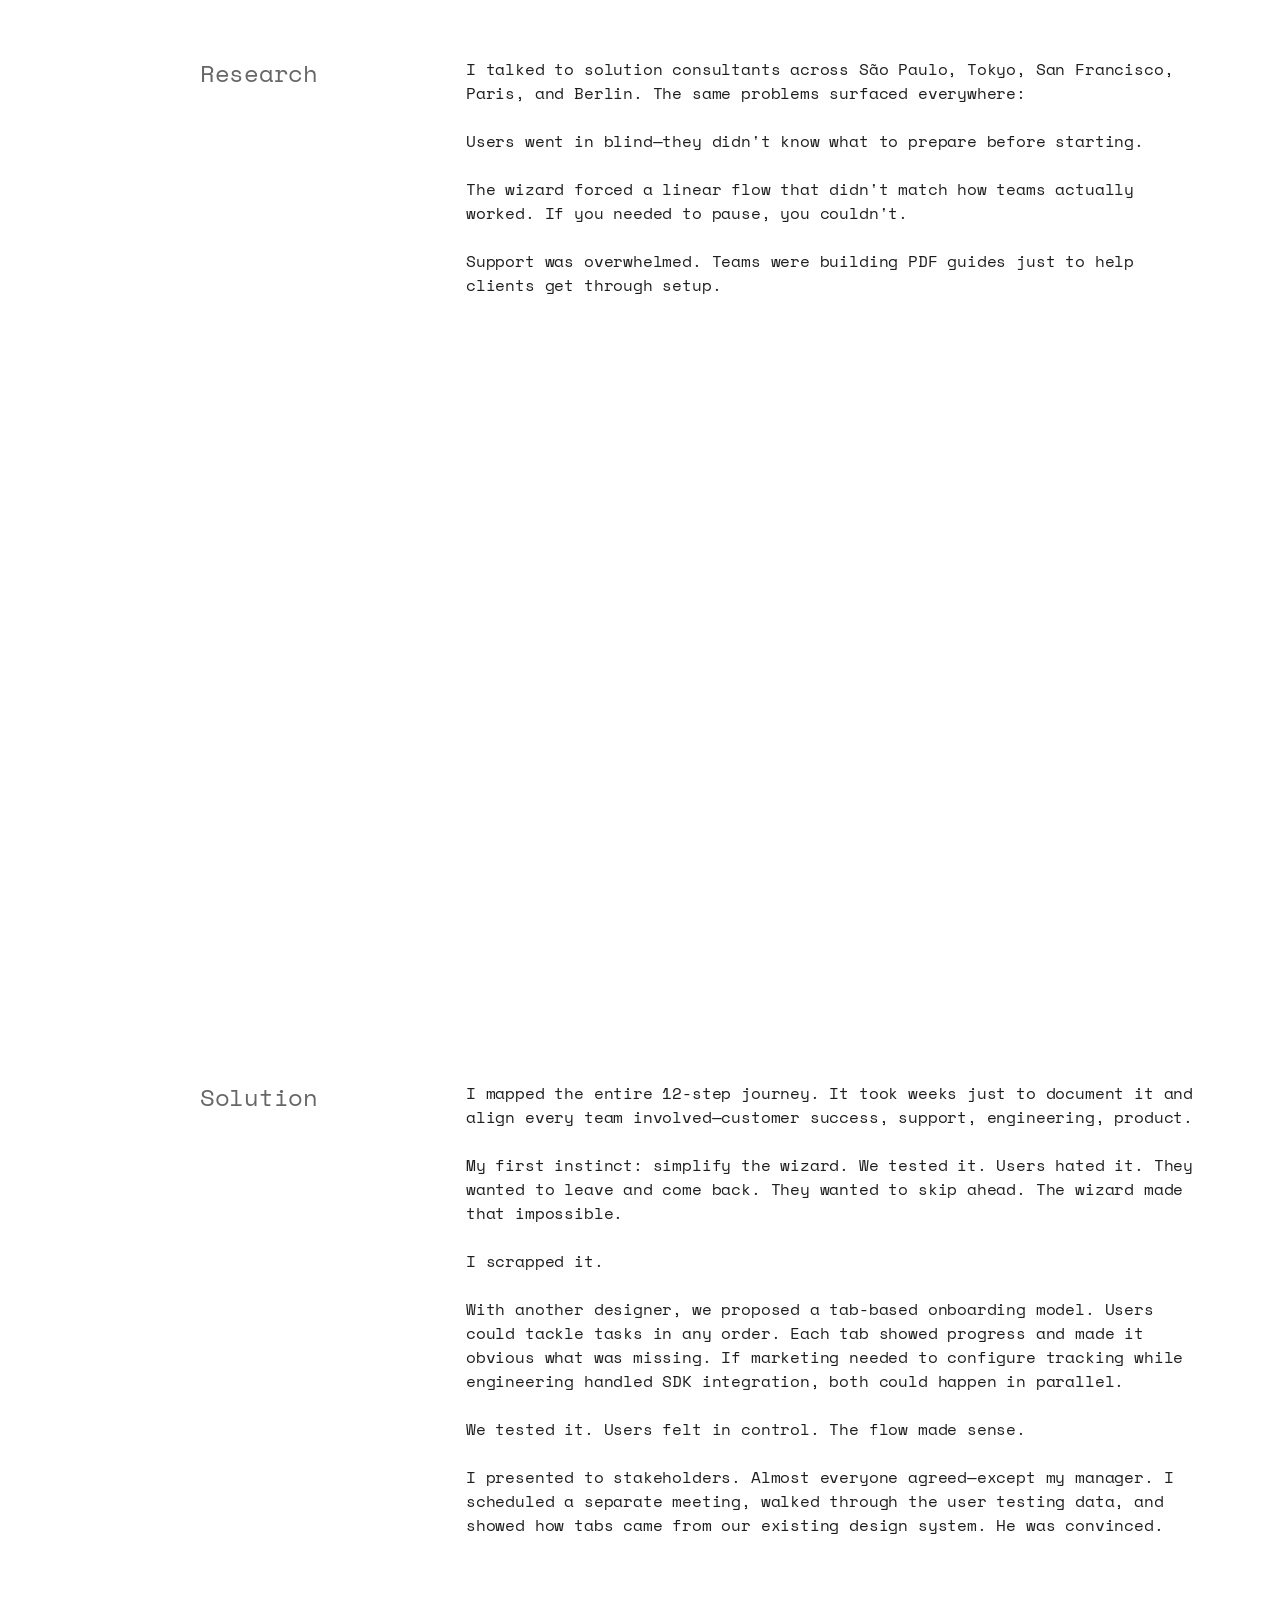
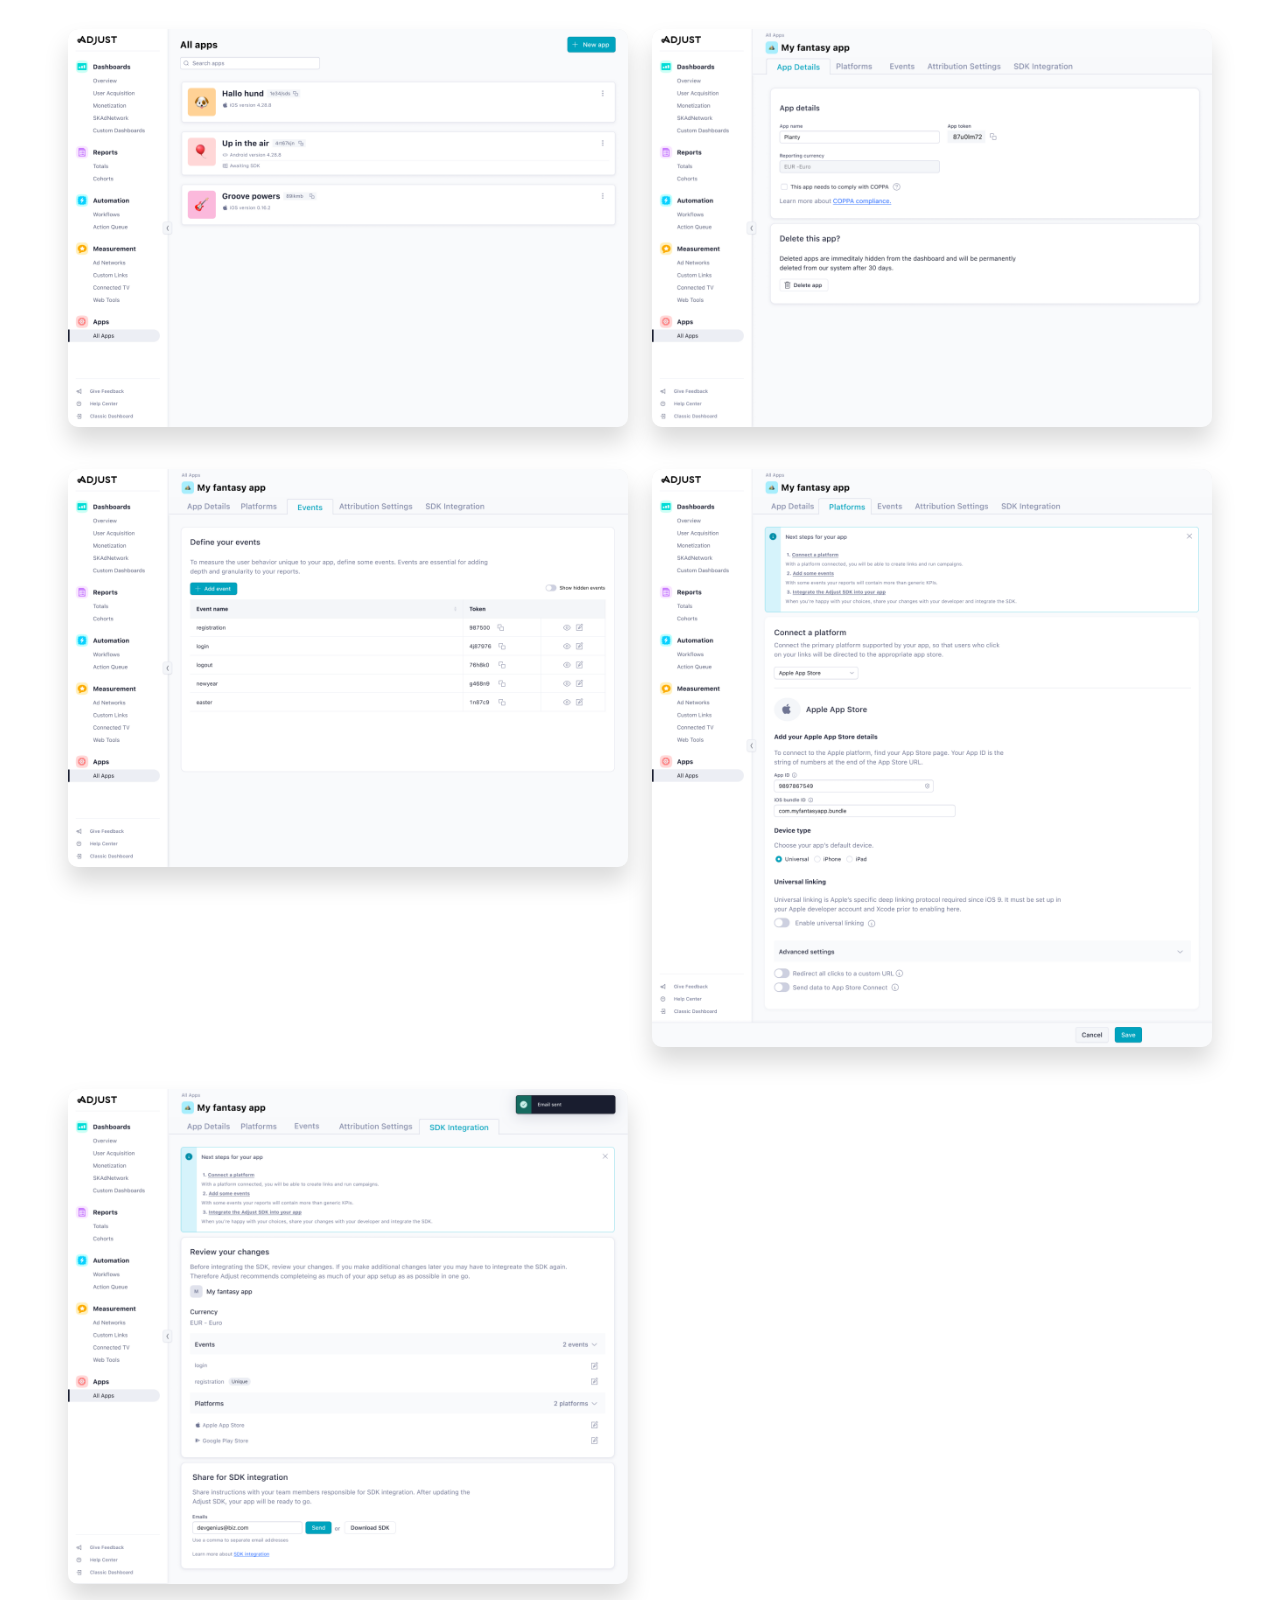
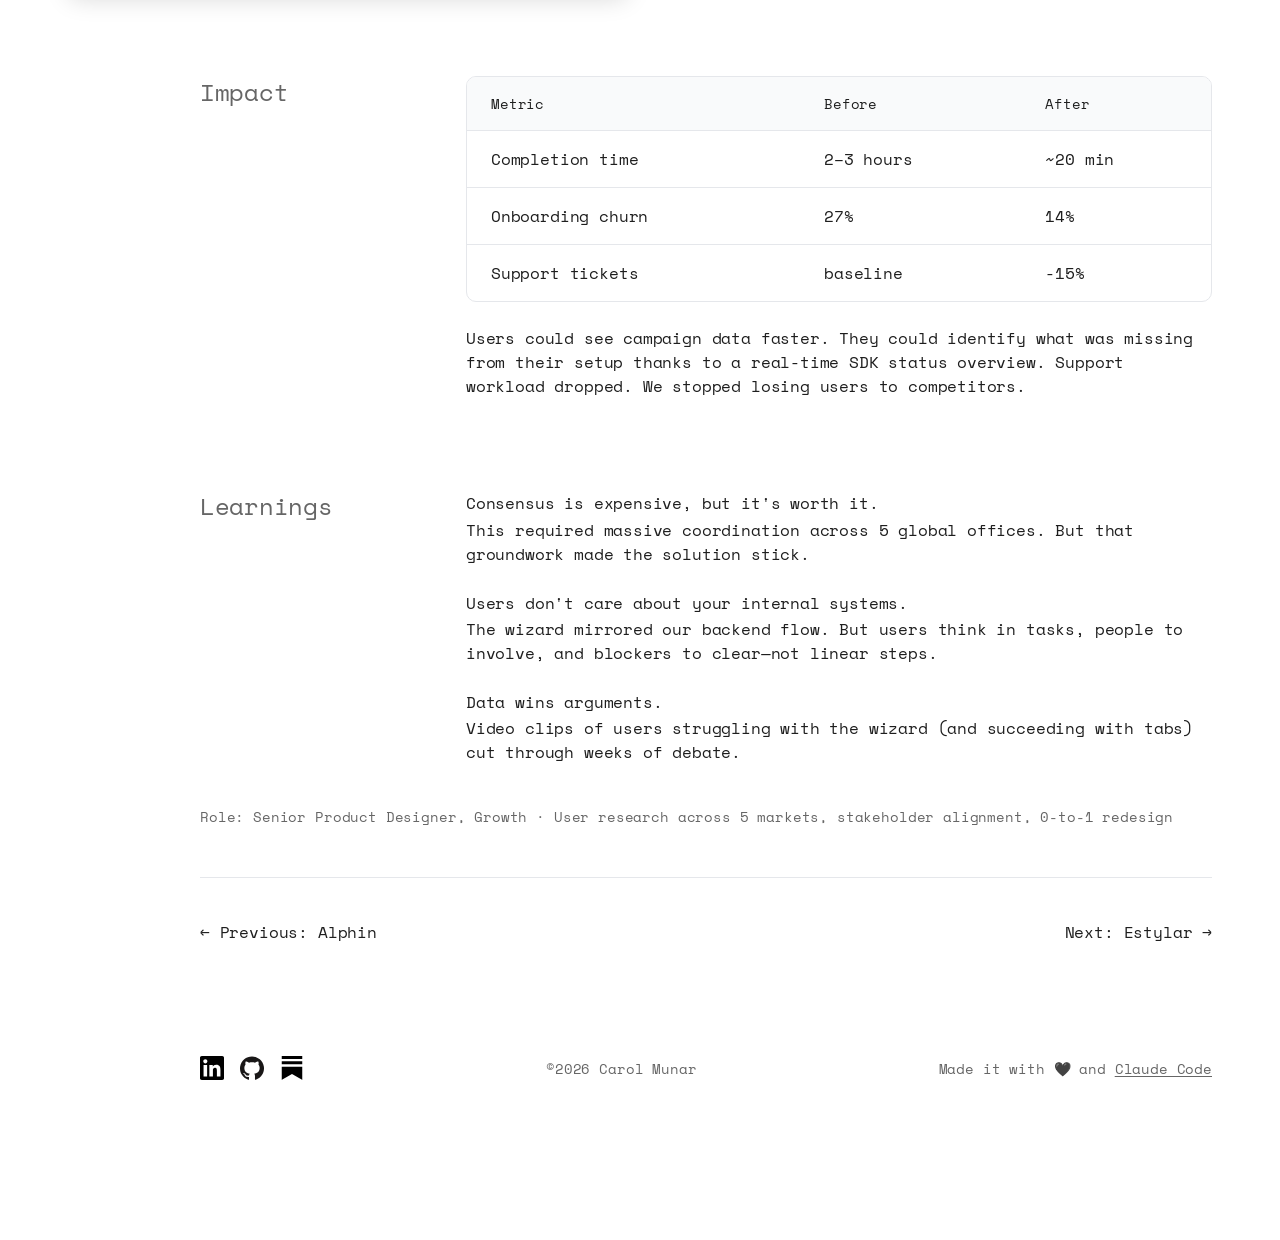
==== commit dfd8a360: "Change nav CTA from 'Start a project' to 'Say Hola!' with correct email Co-Authored-By: Claude Sonne" ====
--- a/projects/adjust.html
+++ b/projects/adjust.html
@@ -24,6 +24,14 @@
 
     <!-- Shared case study styles (same CSS as alphin, all class names are generic) -->
     <link rel="stylesheet" href="alphin.css">
+    <!-- PostHog Analytics -->
+    <script>
+        !function(t,e){var o,n,p,r;e.__SV||(window.posthog=e,e._i=[],e.init=function(i,s,a){function g(t,e){var o=e.split(".");2==o.length&&(t=t[o[0]],e=o[1]),t[e]=function(){t.push([e].concat(Array.prototype.slice.call(arguments,0)))}}(p=t.createElement("script")).type="text/javascript",p.async=!0,p.src=s.api_host.replace(".i.posthog.com","-assets.i.posthog.com")+"/static/array.js",(r=t.getElementsByTagName("script")[0]).parentNode.insertBefore(p,r);var u=e;for(void 0!==a?u=e[a]=[]:a="posthog",u.people=u.people||[],u.toString=function(t){var e="posthog";return"posthog"!==a&&(e+="."+a),t||(e+=" (stub)"),e},u.people.toString=function(){return u.toString(1)+".people (stub)"},o="init capture register register_once register_for_session unregister opt_out_capturing has_opted_out_capturing opt_in_capturing reset isFeatureEnabled getFeatureFlag getFeatureFlagPayload reloadFeatureFlags group identify setPersonProperties setPersonPropertiesForFlags resetPersonPropertiesForFlags setGroupPropertiesForFlags resetGroups onFeatureFlags addFeatureFlagsHandler onSessionId getSurveys getActiveMatchingSurveys renderSurvey canRenderSurvey getNextSurveyStep".split(" "),n=0;n<o.length;n++)g(u,o[n]);e._i.push([i,s,a])},e.__SV=1)}(document,window.posthog||[]);
+        posthog.init('phc_B0JxLwVXjqtCLqUhzrqNUlNWBGZ2Au1851EdzqLn0kw', {
+            api_host: 'https://eu.i.posthog.com',
+            defaults: '2026-01-30'
+        })
+    </script>
 </head>
 <body>
 
@@ -35,7 +43,7 @@
             <a href="../index.html" class="cs-header-name">Carol Munar</a>
             <p class="cs-header-role">Product Designer</p>
         </div>
-        <a href="mailto:hello@carolmunar.com" class="cs-header-contact">Start a project</a>
+        <a href="mailto:caritomunar@gmail.com" class="cs-header-contact">Say Hola!</a>
     </header>
 
 
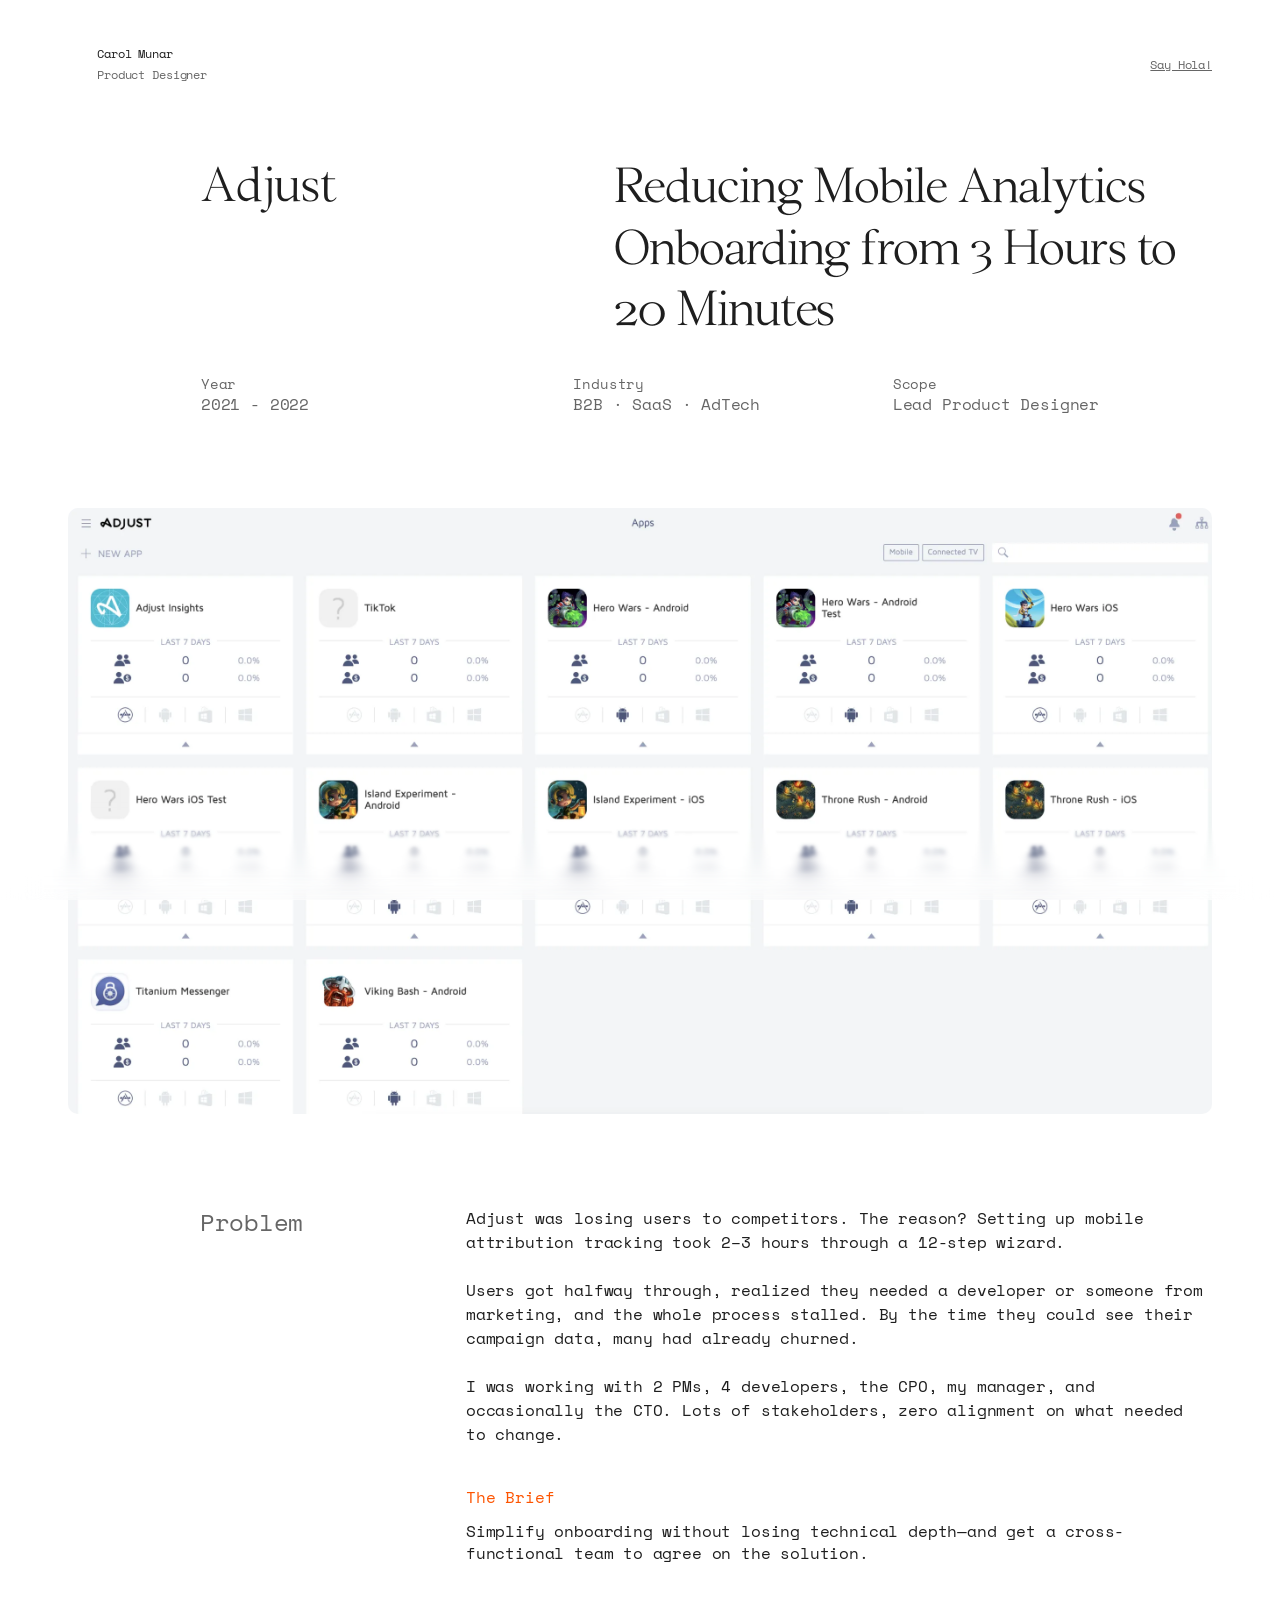
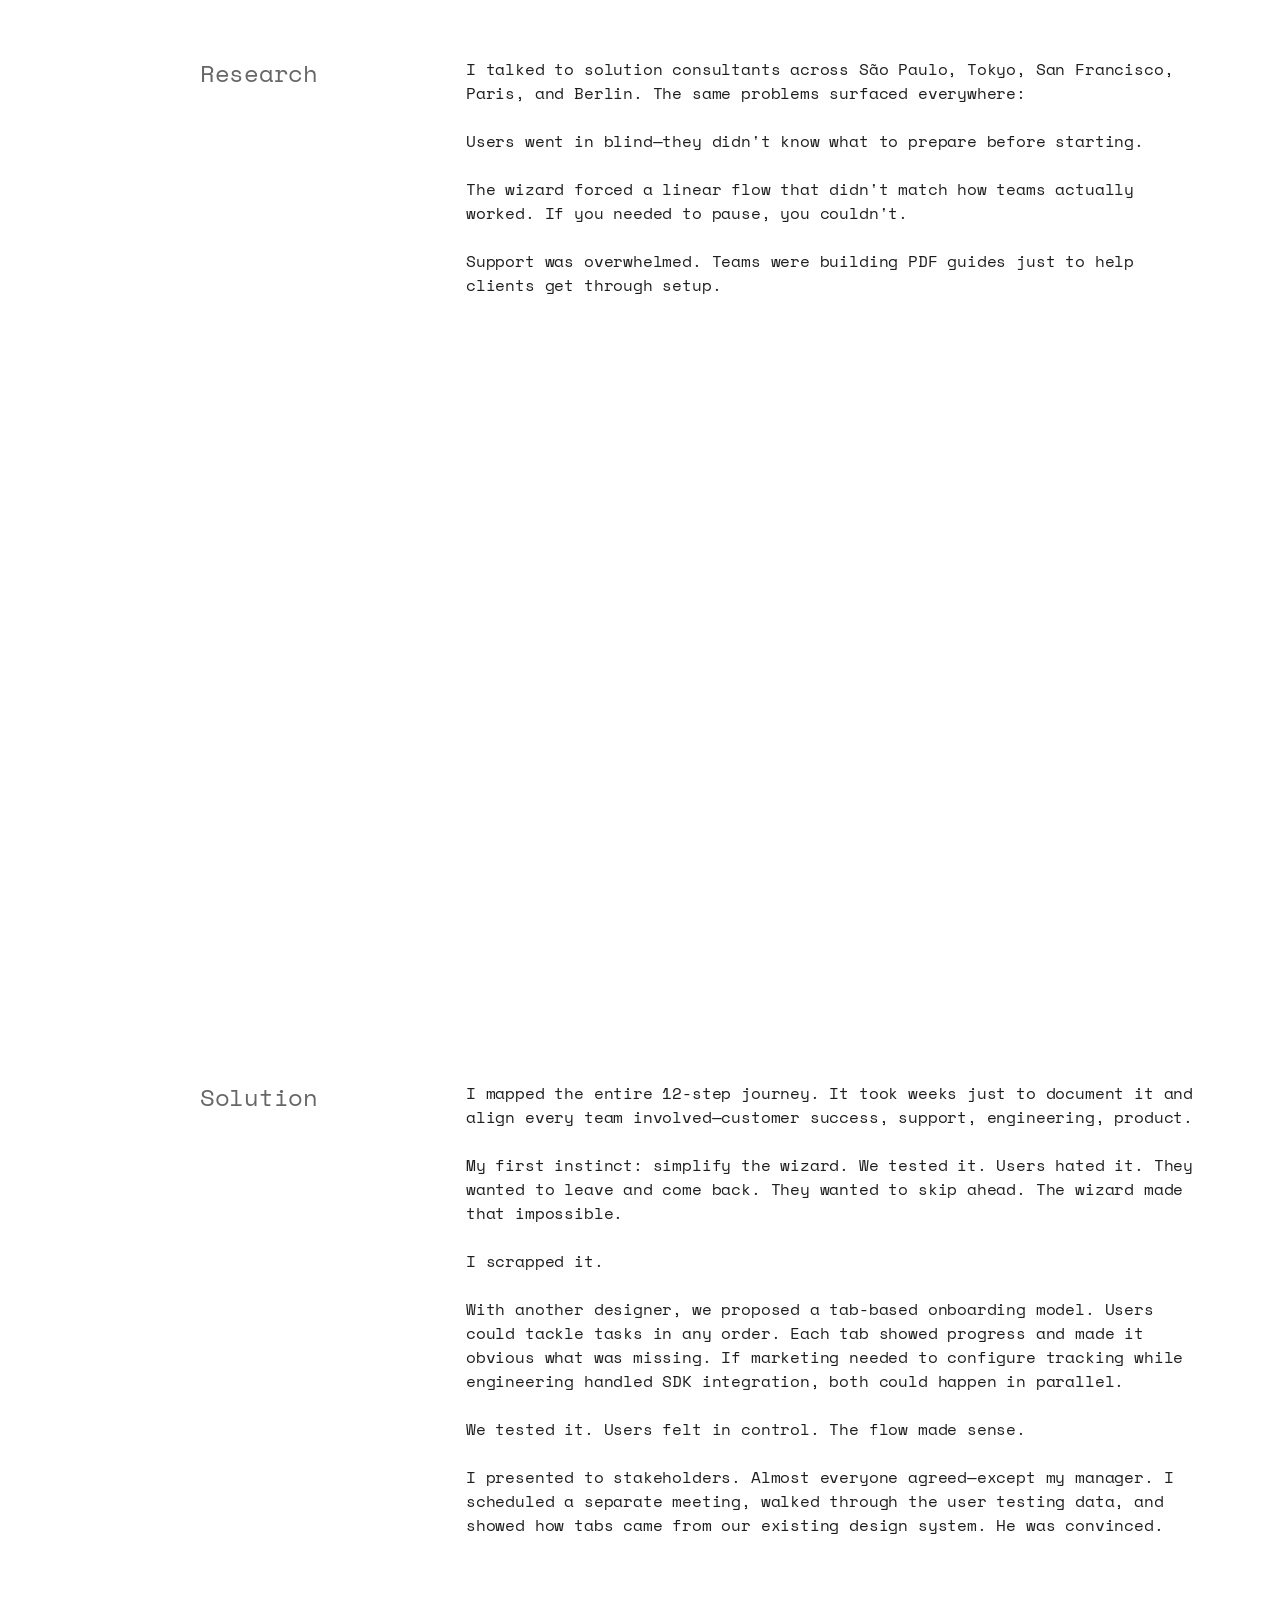
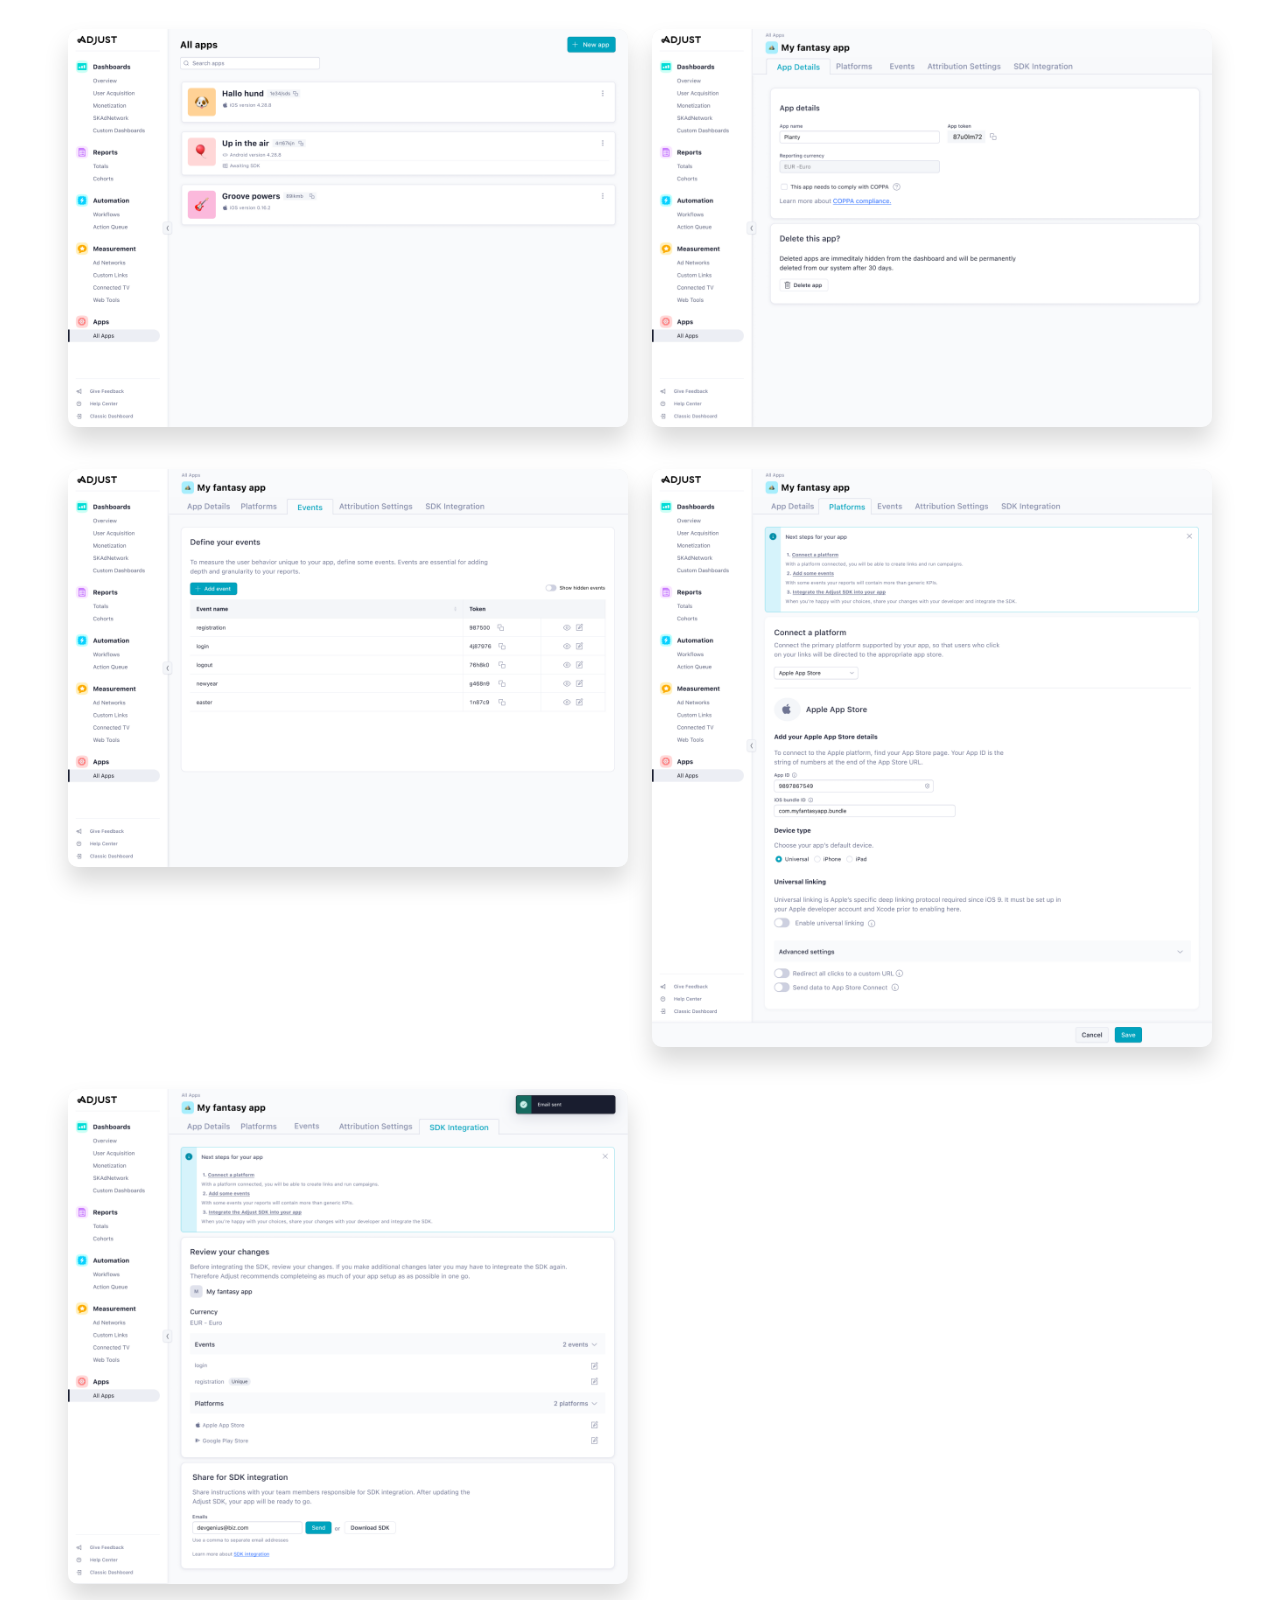
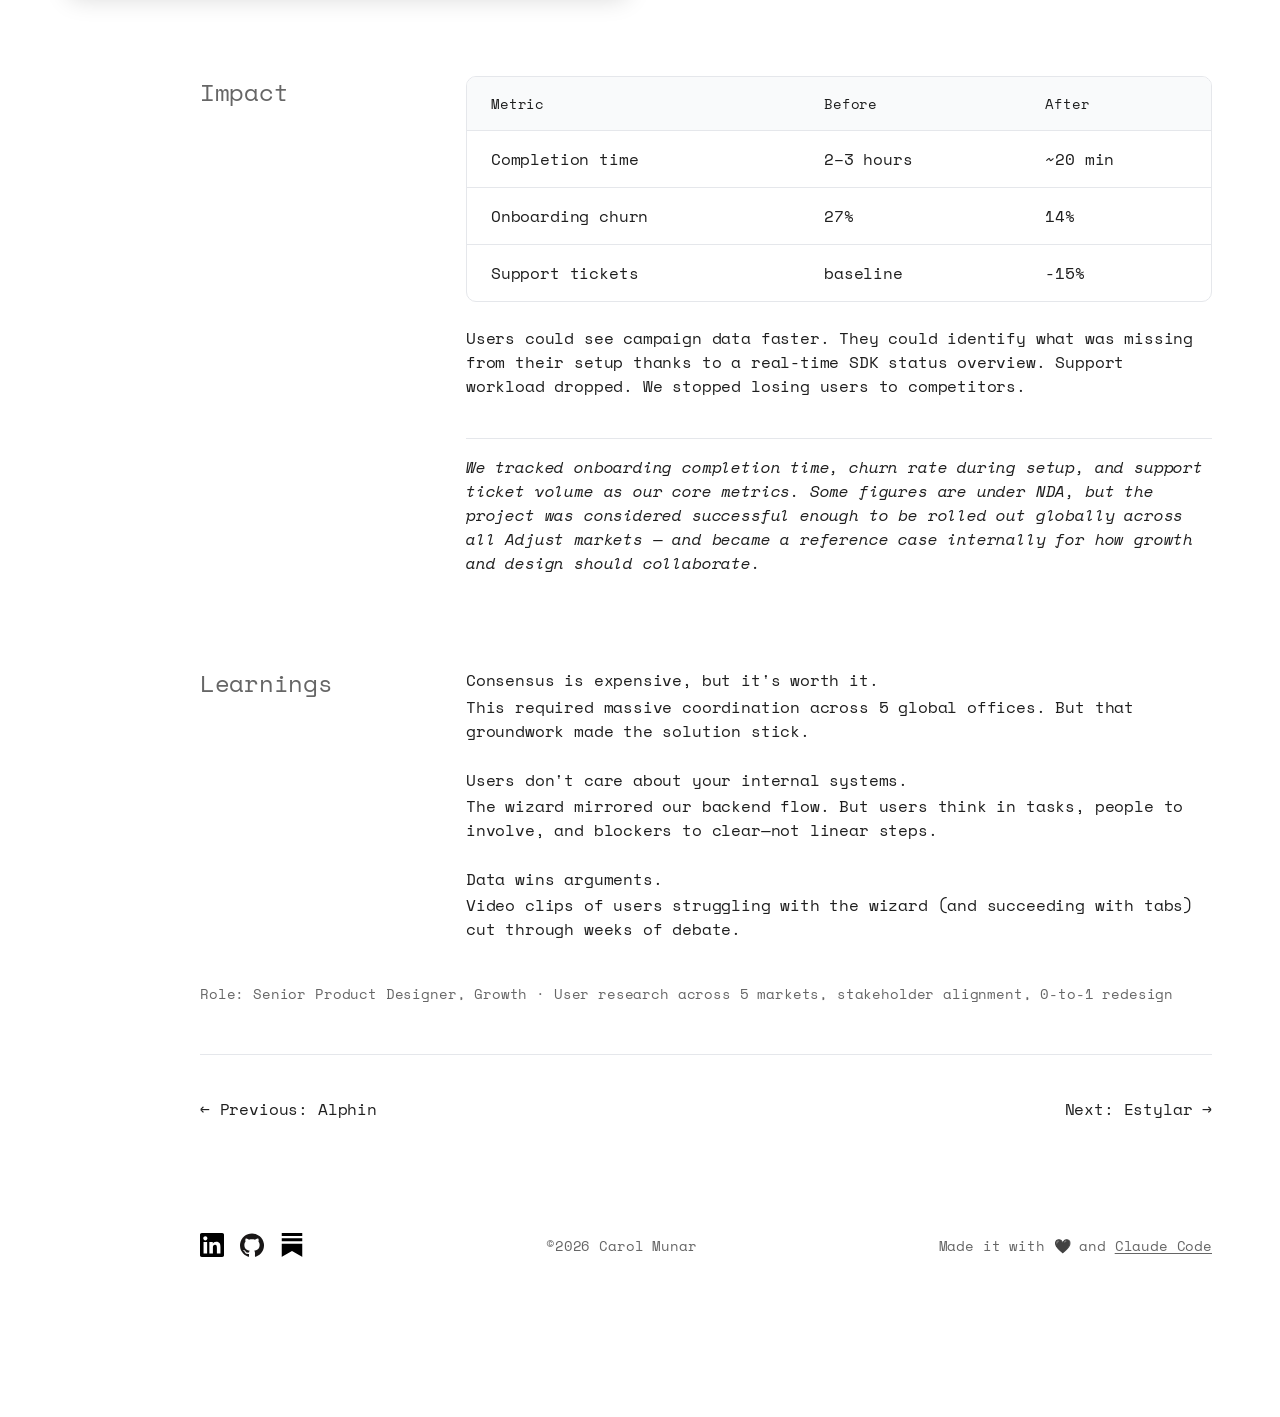
==== commit f81d8c0d: "Add NDA note paragraph to Impact sections in alphin and adjust Co-Authored-By: Claude Sonnet 4.6 <no" ====
--- a/projects/adjust.html
+++ b/projects/adjust.html
@@ -296,6 +296,13 @@
                     from their setup thanks to a real-time SDK status overview. Support workload
                     dropped. We stopped losing users to competitors.
                 </p>
+
+                <p class="cs-nda-note">We tracked onboarding completion time,
+churn rate during setup, and support ticket volume as our core
+metrics. Some figures are under NDA, but the project was
+considered successful enough to be rolled out globally across
+all Adjust markets — and became a reference case internally
+for how growth and design should collaborate.</p>
             </div>
         </section>
 
--- a/projects/alphin.css
+++ b/projects/alphin.css
@@ -320,6 +320,15 @@
     color: #1e1e1e;
     letter-spacing: -0.176px;
     padding: 16px 24px;
+}
+
+.cs-nda-note {
+    color: #666;
+    font-size: 14px;
+    font-style: italic;
+    margin-top: 16px;
+    padding-top: 16px;
+    border-top: 1px solid #e5e7eb;
 }
 
 /* ── FOOTER ──
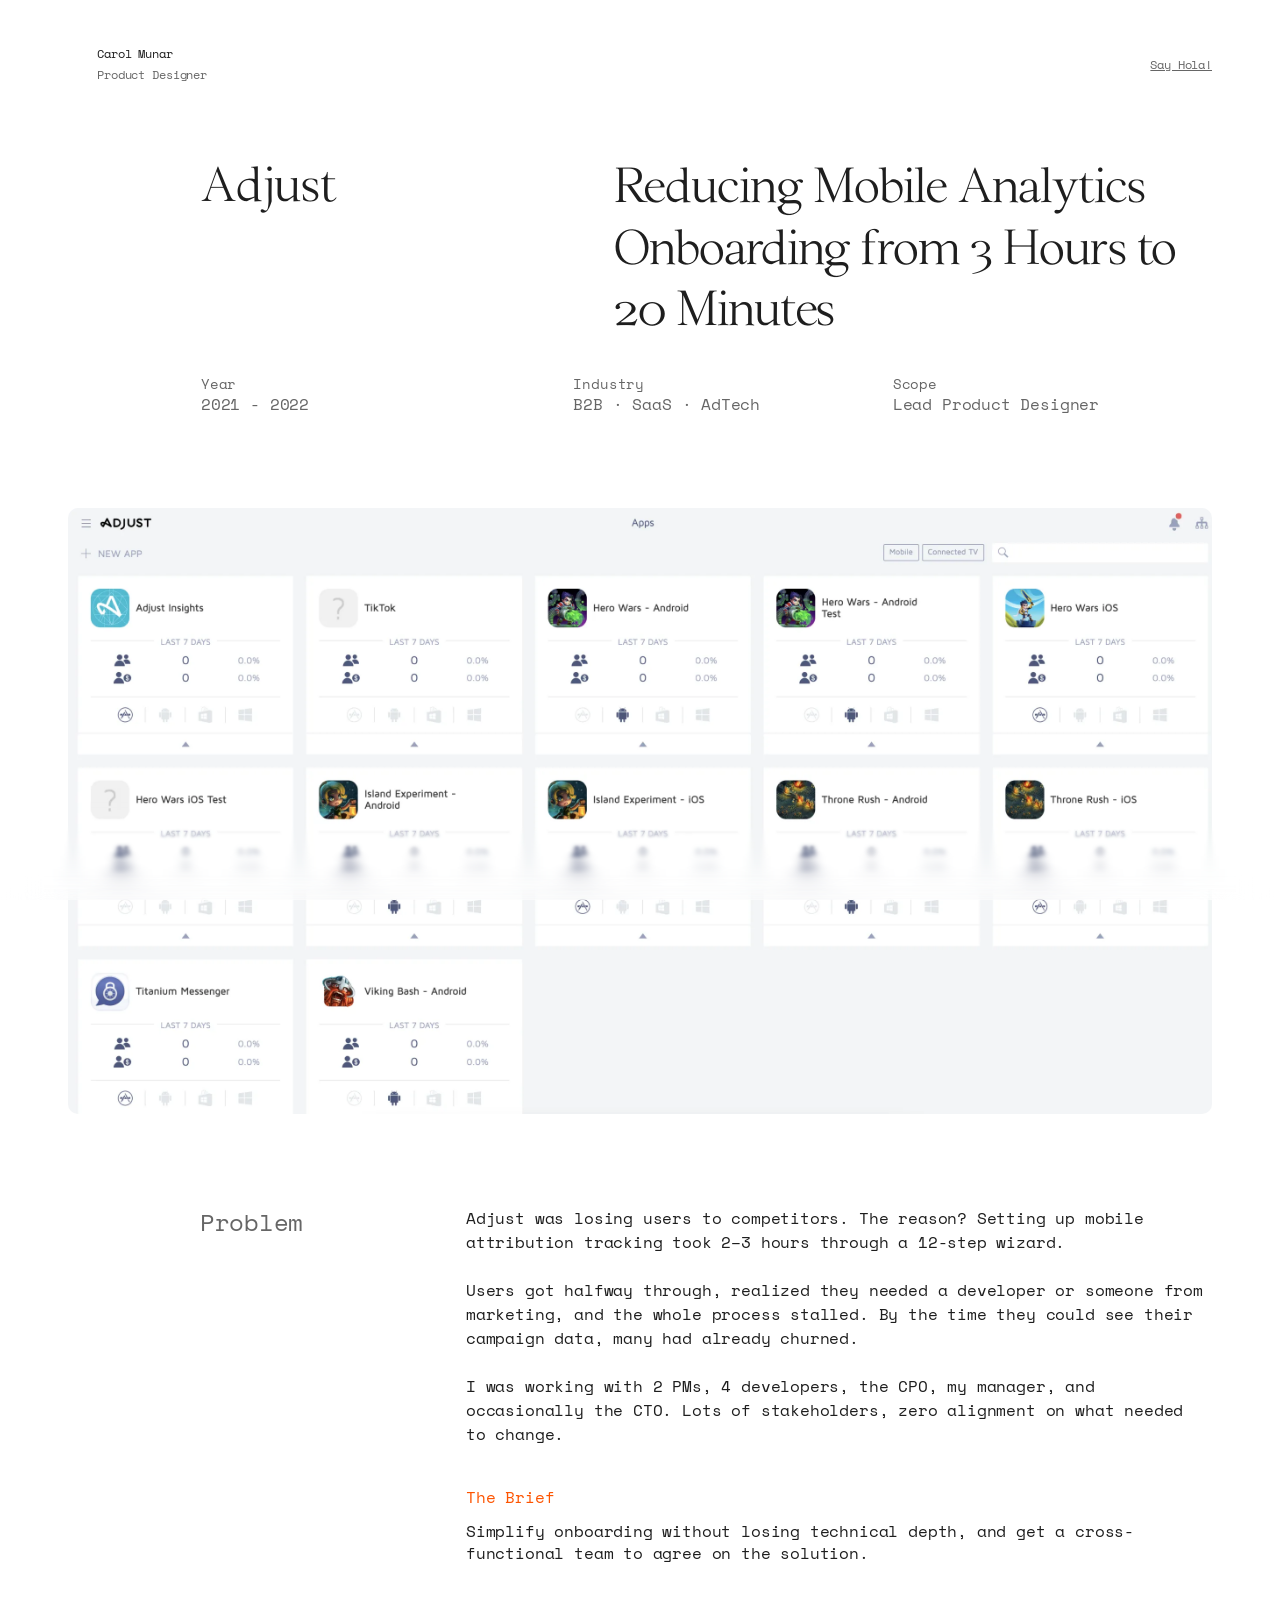
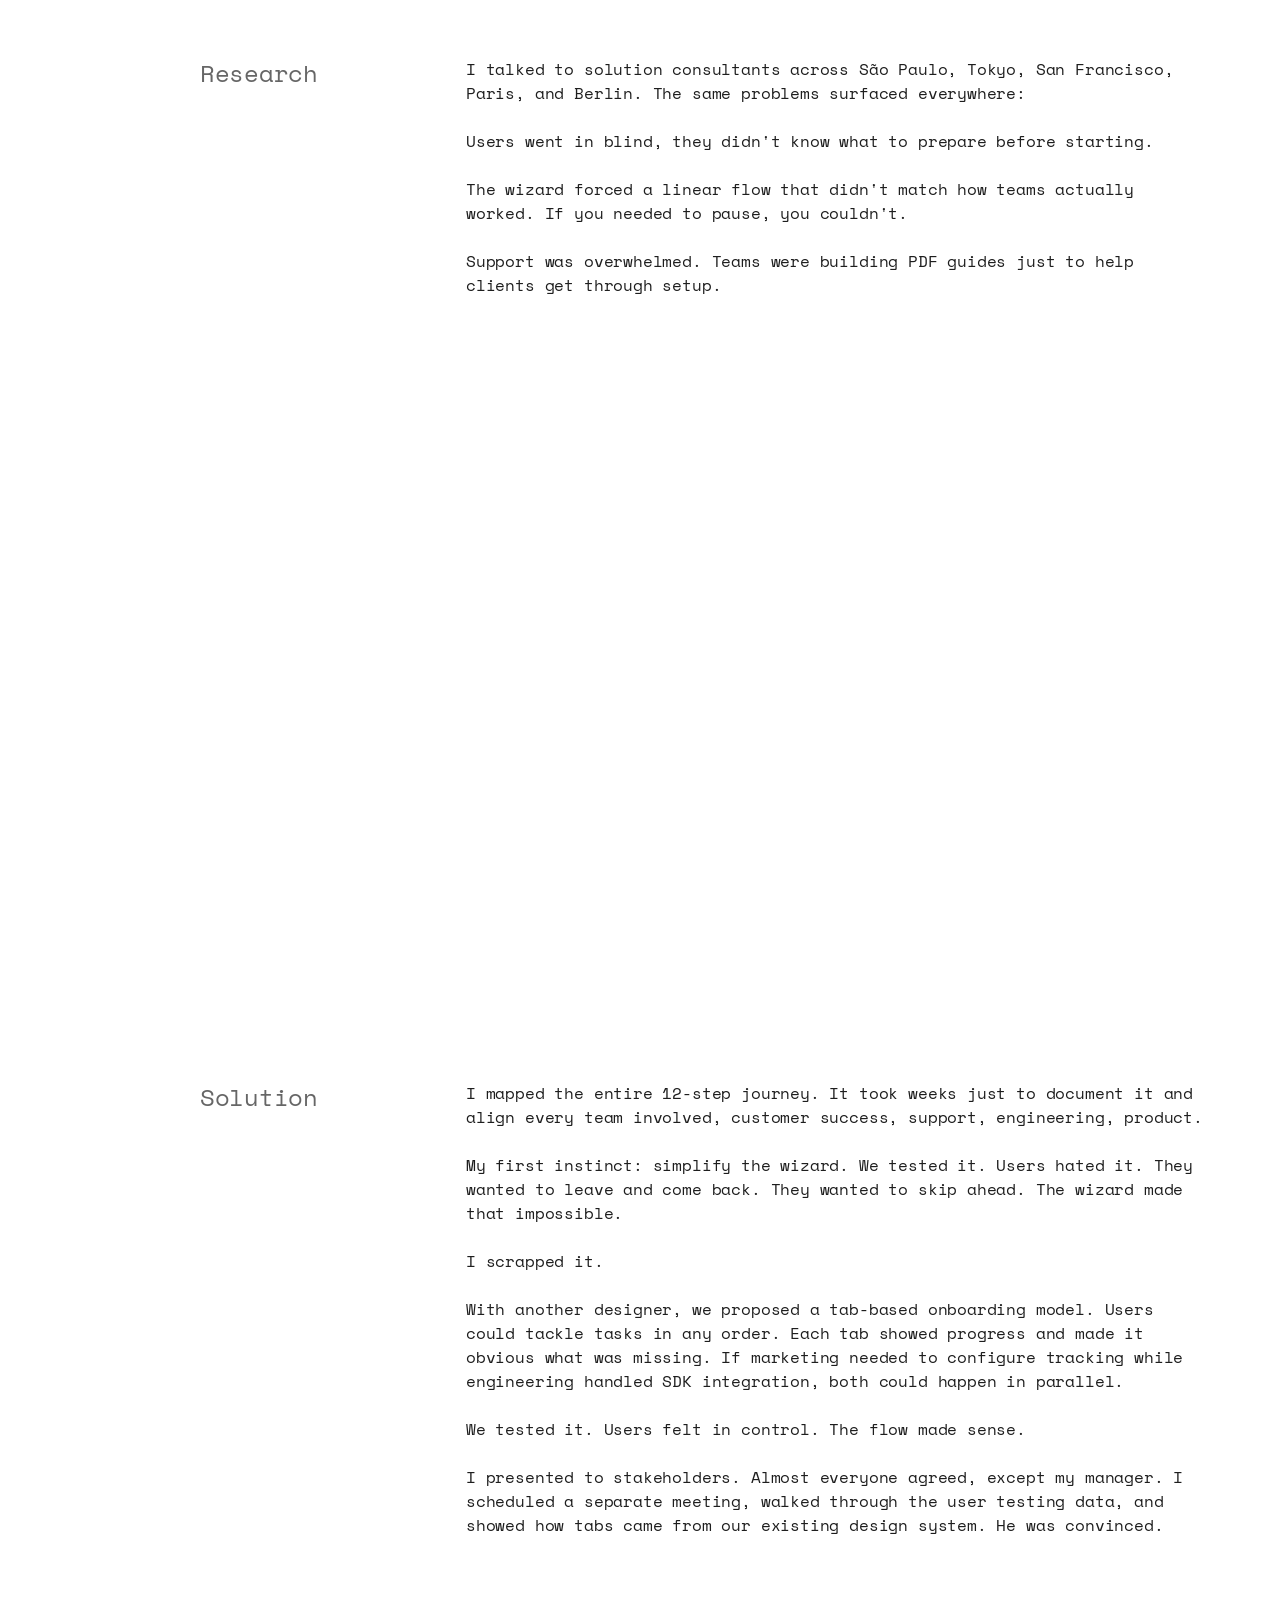
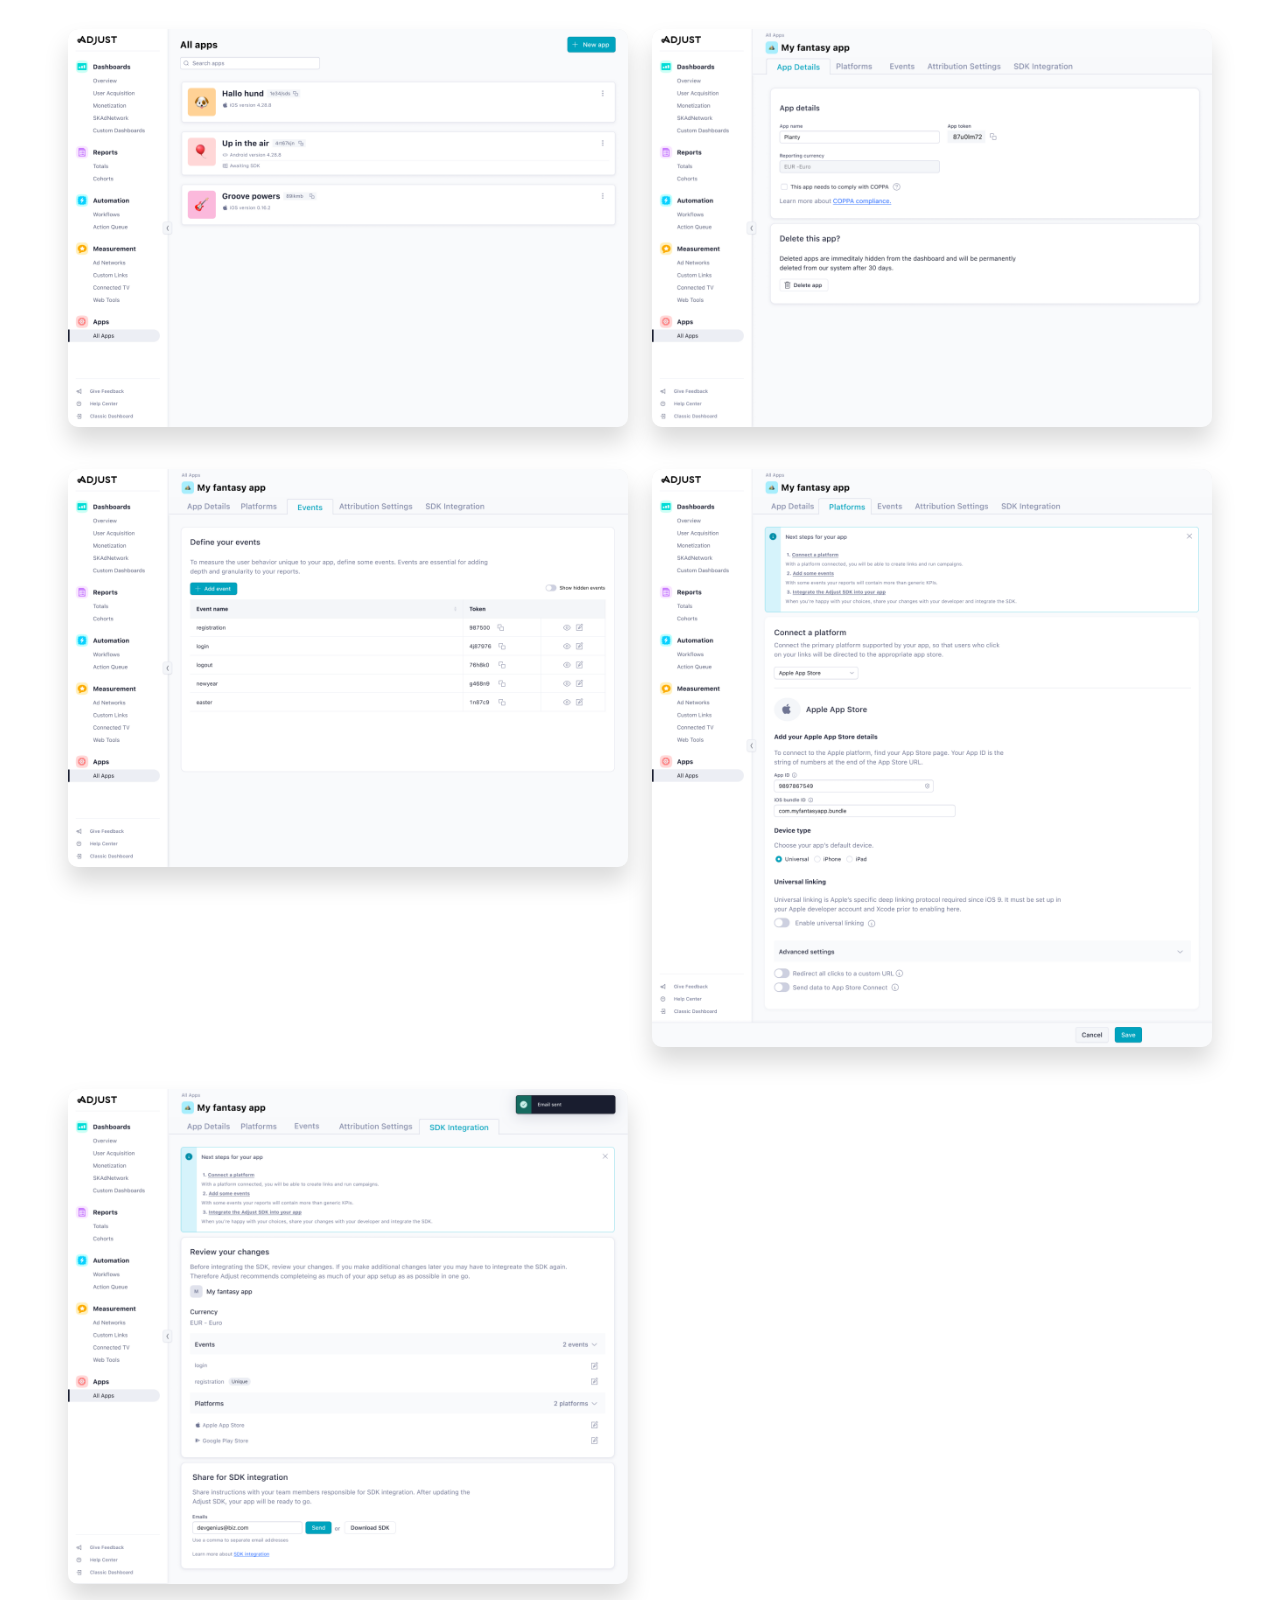
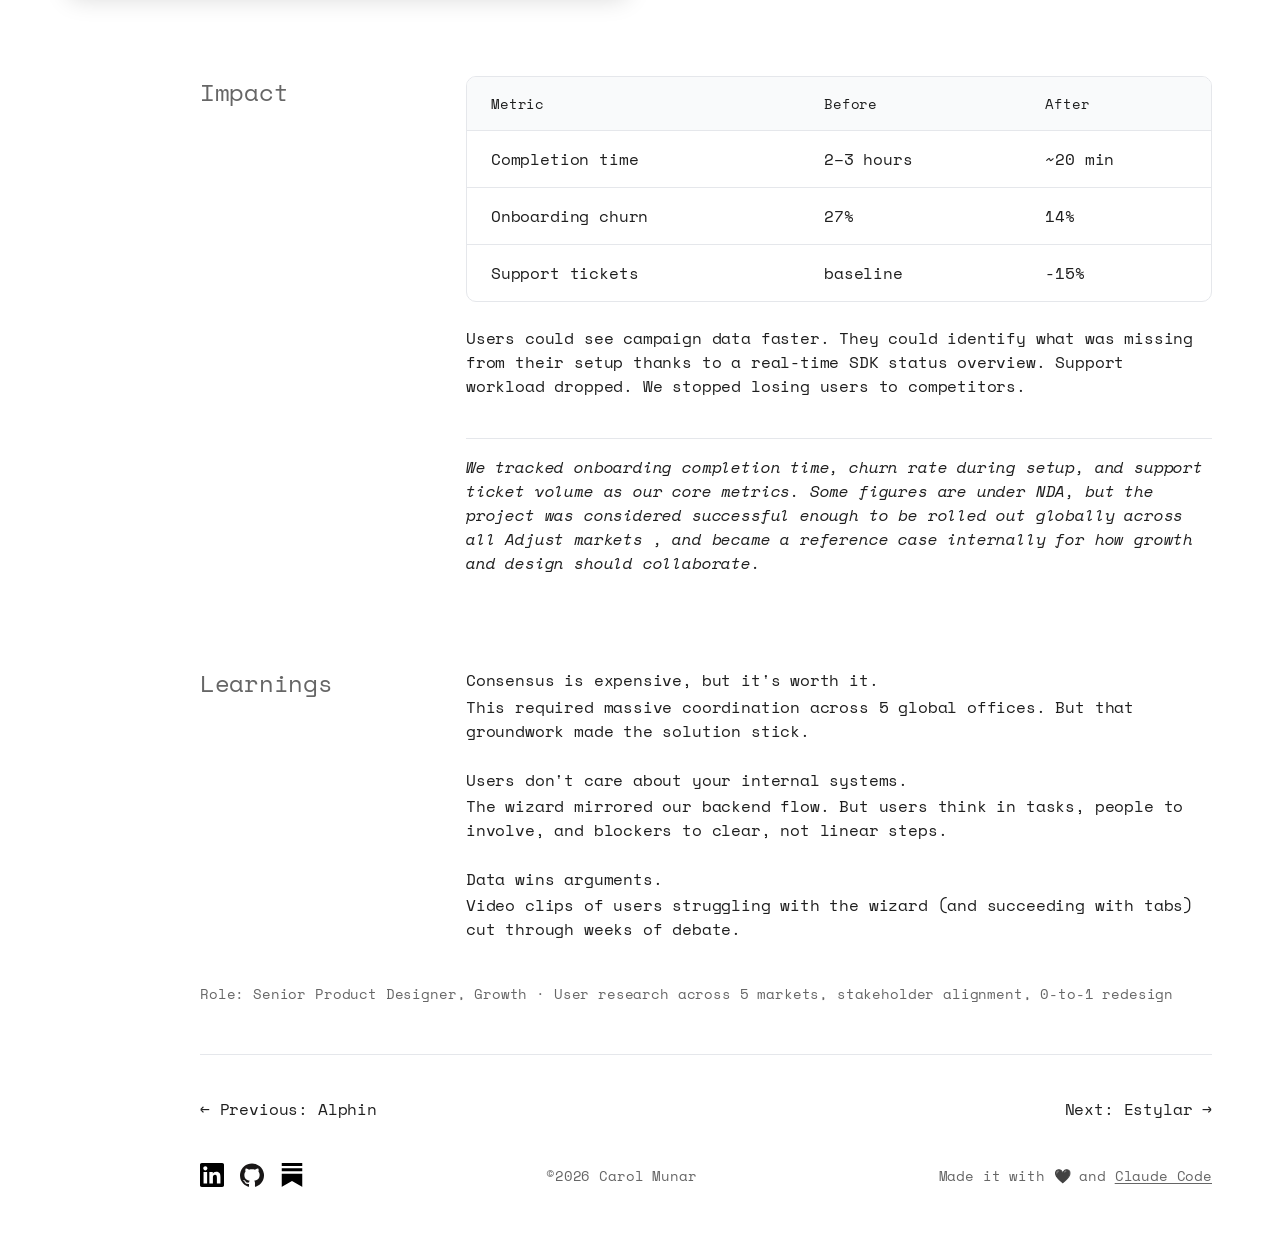
==== commit 3672e422: "Update Mari case study with hero demo, webp assets, and footer polish - Replace hero image with comp" ====
--- a/projects/adjust.html
+++ b/projects/adjust.html
@@ -3,7 +3,7 @@
 <head>
     <meta charset="UTF-8">
     <meta name="viewport" content="width=device-width, initial-scale=1.0">
-    <title>Adjust — Carol Munar</title>
+    <title>Adjust · Carol Munar</title>
     <link rel="icon" type="image/png" href="../favicon.png">
 
     <!-- SEO -->
@@ -13,7 +13,7 @@
     <!-- Open Graph -->
     <meta property="og:type"        content="website">
     <meta property="og:url"         content="https://www.carolmunar.com/projects/adjust">
-    <meta property="og:title"       content="Adjust — Mobile Analytics Onboarding · Carol Munar">
+    <meta property="og:title"       content="Adjust · Mobile Analytics Onboarding · Carol Munar">
     <meta property="og:description" content="How Carol Munar redesigned Adjust's mobile analytics onboarding, cutting setup time from 3 hours to 20 minutes and reducing churn by 48%.">
     <meta property="og:image"       content="https://www.carolmunar.com/logos/og-image.png">
 
@@ -36,7 +36,7 @@
 <body>
 
     <!-- ============================================
-         HEADER — same as all case studies
+         HEADER , same as all case studies
          ============================================ -->
     <header class="cs-header">
         <div>
@@ -117,7 +117,7 @@
                 <div class="cs-brief">
                     <p class="cs-label-orange">The Brief</p>
                     <p class="cs-brief-text">
-                        Simplify onboarding without losing technical depth—and get a
+                        Simplify onboarding without losing technical depth, and get a
                         cross-functional team to agree on the solution.
                     </p>
                 </div>
@@ -138,7 +138,7 @@
                     Paris, and Berlin. The same problems surfaced everywhere:
                 </p>
                 <p>
-                    Users went in blind—they didn't know what to prepare before starting.
+                    Users went in blind, they didn't know what to prepare before starting.
                 </p>
                 <p>
                     The wizard forced a linear flow that didn't match how teams actually worked.
@@ -153,7 +153,7 @@
 
 
         <!-- ── MIRO RESEARCH BOARD EMBED ──
-             Interactive iframe — visitors can zoom and pan to read sticky notes.
+             Interactive iframe , visitors can zoom and pan to read sticky notes.
              Requires the Miro board to be set to "Anyone with the link can view". -->
         <div class="cs-miro-embed">
             <iframe
@@ -165,7 +165,7 @@
                 loading="lazy"
                 allow="fullscreen; clipboard-read; clipboard-write"
                 allowfullscreen
-                title="Adjust — research Miro board">
+                title="Adjust , research Miro board">
             </iframe>
         </div>
 
@@ -181,7 +181,7 @@
             <div class="cs-section-content">
                 <p>
                     I mapped the entire 12-step journey. It took weeks just to document it and
-                    align every team involved—customer success, support, engineering, product.
+                    align every team involved, customer success, support, engineering, product.
                 </p>
                 <p>
                     My first instinct: simplify the wizard. We tested it. Users hated it. They
@@ -201,7 +201,7 @@
                     We tested it. Users felt in control. The flow made sense.
                 </p>
                 <p>
-                    I presented to stakeholders. Almost everyone agreed—except my manager.
+                    I presented to stakeholders. Almost everyone agreed, except my manager.
                     I scheduled a separate meeting, walked through the user testing data, and
                     showed how tabs came from our existing design system. He was convinced.
                 </p>
@@ -218,12 +218,12 @@
             <div class="cs-solution-row">
                 <div class="cs-solution-card">
                     <img src="img/ad5.webp"
-                         alt="Adjust redesign — onboarding overview tab"
+                         alt="Adjust redesign , onboarding overview tab"
                          loading="lazy">
                 </div>
                 <div class="cs-solution-card">
                     <img src="img/ad6.webp"
-                         alt="Adjust redesign — configure tracking tab"
+                         alt="Adjust redesign , configure tracking tab"
                          loading="lazy">
                 </div>
             </div>
@@ -232,21 +232,21 @@
             <div class="cs-solution-row">
                 <div class="cs-solution-card">
                     <img src="img/ad7.webp"
-                         alt="Adjust redesign — SDK integration step"
+                         alt="Adjust redesign , SDK integration step"
                          loading="lazy">
                 </div>
                 <div class="cs-solution-card">
                     <img src="img/ad8.webp"
-                         alt="Adjust redesign — tracking links setup"
+                         alt="Adjust redesign , tracking links setup"
                          loading="lazy">
                 </div>
             </div>
 
-            <!-- Row 3: single half-width card, left-aligned (matches Figma — SDK Integration screen) -->
+            <!-- Row 3: single half-width card, left-aligned (matches Figma , SDK Integration screen) -->
             <div class="cs-solution-row cs-solution-row--single">
                 <div class="cs-solution-card">
                     <img src="img/ad9.webp"
-                         alt="Adjust redesign — SDK integration review screen"
+                         alt="Adjust redesign , SDK integration review screen"
                          loading="lazy">
                 </div>
             </div>
@@ -301,7 +301,7 @@
 churn rate during setup, and support ticket volume as our core
 metrics. Some figures are under NDA, but the project was
 considered successful enough to be rolled out globally across
-all Adjust markets — and became a reference case internally
+all Adjust markets , and became a reference case internally
 for how growth and design should collaborate.</p>
             </div>
         </section>
@@ -326,7 +326,7 @@
                     <p class="cs-decision-title">Users don't care about your internal systems.</p>
                     <p>
                         The wizard mirrored our backend flow. But users think in tasks, people
-                        to involve, and blockers to clear—not linear steps.
+                        to involve, and blockers to clear, not linear steps.
                     </p>
                 </div>
                 <div>
@@ -359,7 +359,7 @@
     </main>
 
     <!-- ============================================
-         SITE FOOTER — same as the index page
+         SITE FOOTER , same as the index page
          ============================================ -->
     <footer class="site-footer">
         <div class="footer-logos">
@@ -377,19 +377,19 @@
         <p class="footer-made">Made it with 🖤 and <a href="https://claude.ai/code" target="_blank" rel="noopener">Claude Code</a></p>
     </footer>
 
-    <!-- Progressive blur overlay — blur.js fills this with 8 inner layers -->
+    <!-- Progressive blur overlay , blur.js fills this with 8 inner layers -->
     <div id="scroll-blur" aria-hidden="true"></div>
     <script src="blur.js"></script>
 
     <script>
         /* MIRO SCROLL-CAPTURE FIX
            Problem: when the mouse is over a Miro iframe, scrolling zooms the
-           board instead of scrolling the page — because the iframe captures
+           board instead of scrolling the page , because the iframe captures
            the scroll event before the page sees it.
            Fix: an overlay (::after pseudo-element from alphin.css) sits on top
            of the iframe by default, intercepting those events. The user clicks
            once to activate the board, then the overlay is removed. When the
-           mouse leaves, the overlay comes back — ready for the next scroll. */
+           mouse leaves, the overlay comes back , ready for the next scroll. */
         document.querySelectorAll('.cs-miro-embed').forEach(function(embed) {
             // Click → activate: hide the overlay so the iframe is fully interactive
             embed.addEventListener('click', function() {
--- a/projects/alphin.css
+++ b/projects/alphin.css
@@ -192,13 +192,35 @@
     border-radius: 10px;
     margin: 92px 68px 0;  /* 68px sides = content container margin */
     overflow: hidden;
-    background-color: #f0f0f0;
 }
 
 .cs-image-wrap img {
     width: 100%;        /* fills the full container width */
     height: auto;       /* lets the image keep its natural proportions */
     display: block;     /* removes the small gap that appears under inline images */
+}
+
+/* Hero video (Mari case study) */
+.cs-hero-video video {
+    width: 90%;
+    height: auto;
+    display: block;
+    margin: 0 auto;
+}
+
+/* Live demo link below hero video */
+.cs-live-demo-link {
+    display: block;
+    margin: 12px 68px 0;
+    font-family: 'TestSohneMono', 'Space Mono', monospace;
+    font-size: 14px;
+    color: #737373;
+    text-decoration: underline;
+    letter-spacing: -0.154px;
+}
+
+.cs-live-demo-link:hover {
+    color: #1e1e1e;
 }
 
 /* ── SECTION LAYOUT ──
@@ -280,6 +302,10 @@
     color: #1e1e1e !important;
     letter-spacing: -0.176px !important;
     line-height: 1.7 !important;
+}
+
+.cs-decision-title--medium {
+    font-weight: 600;
 }
 
 /* ── IMPACT TABLE ──
@@ -626,6 +652,10 @@
         margin: 48px 20px 0;          /* mobile: 20px side margins */
     }
 
+    .cs-live-demo-link {
+        margin: 12px 20px 0;
+    }
+
     .cs-section {
         grid-template-columns: 1fr;  /* stack label above content */
         padding: 48px 20px 0;
@@ -769,7 +799,7 @@
 
     /* ── BODY: reduce blur padding on mobile ── */
     body {
-        padding-bottom: 80px;   /* less than 120px desktop — blur overlay is shorter too */
+        padding-bottom: 32px;
     }
 
     /* ── NEXT LINK: less padding-top on mobile ── */
@@ -790,7 +820,7 @@
     display: flex;
     align-items: center;
     justify-content: space-between;
-    margin-top: 112px;
+    margin-top: 42px;
     padding: 0 68px 2.5rem 200px;
     /* Left 200px = matches where the nav line and role text start (68px margin + 132px indent).
        Right 68px  = matches the cs-footer's right margin, so "Made it with" aligns
@@ -843,7 +873,7 @@
         flex-direction: column;
         align-items: flex-start;
         gap: 1rem;              /* 16px between logos / copyright / credits */
-        margin-top: 92px;       /* 92px from end of project content to site footer */
+        margin-top: 42px;
         padding: 0 20px 2.5rem;
     }
 }
@@ -868,5 +898,5 @@
 
 /* Push page content up so the footer always clears the blur overlay */
 body {
-    padding-bottom: 120px;
-}
+    padding-bottom: 32px;
+}
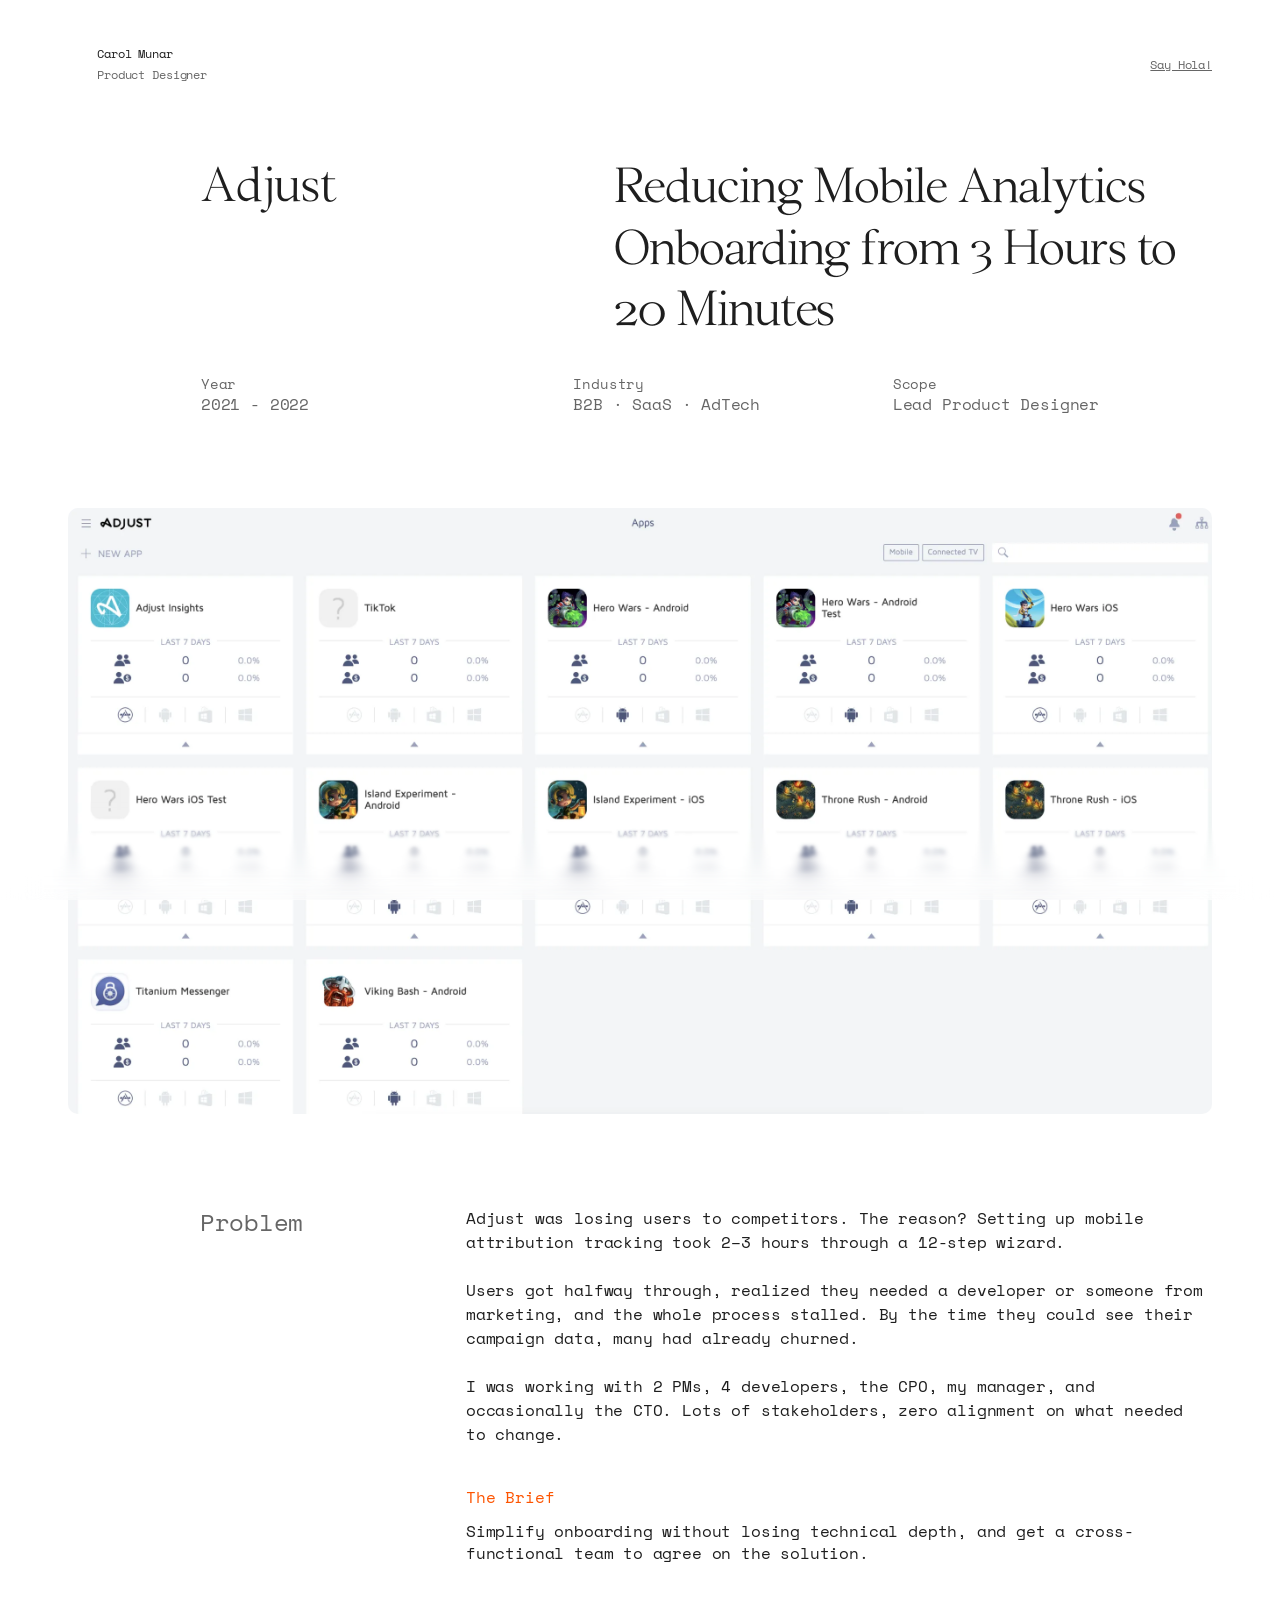
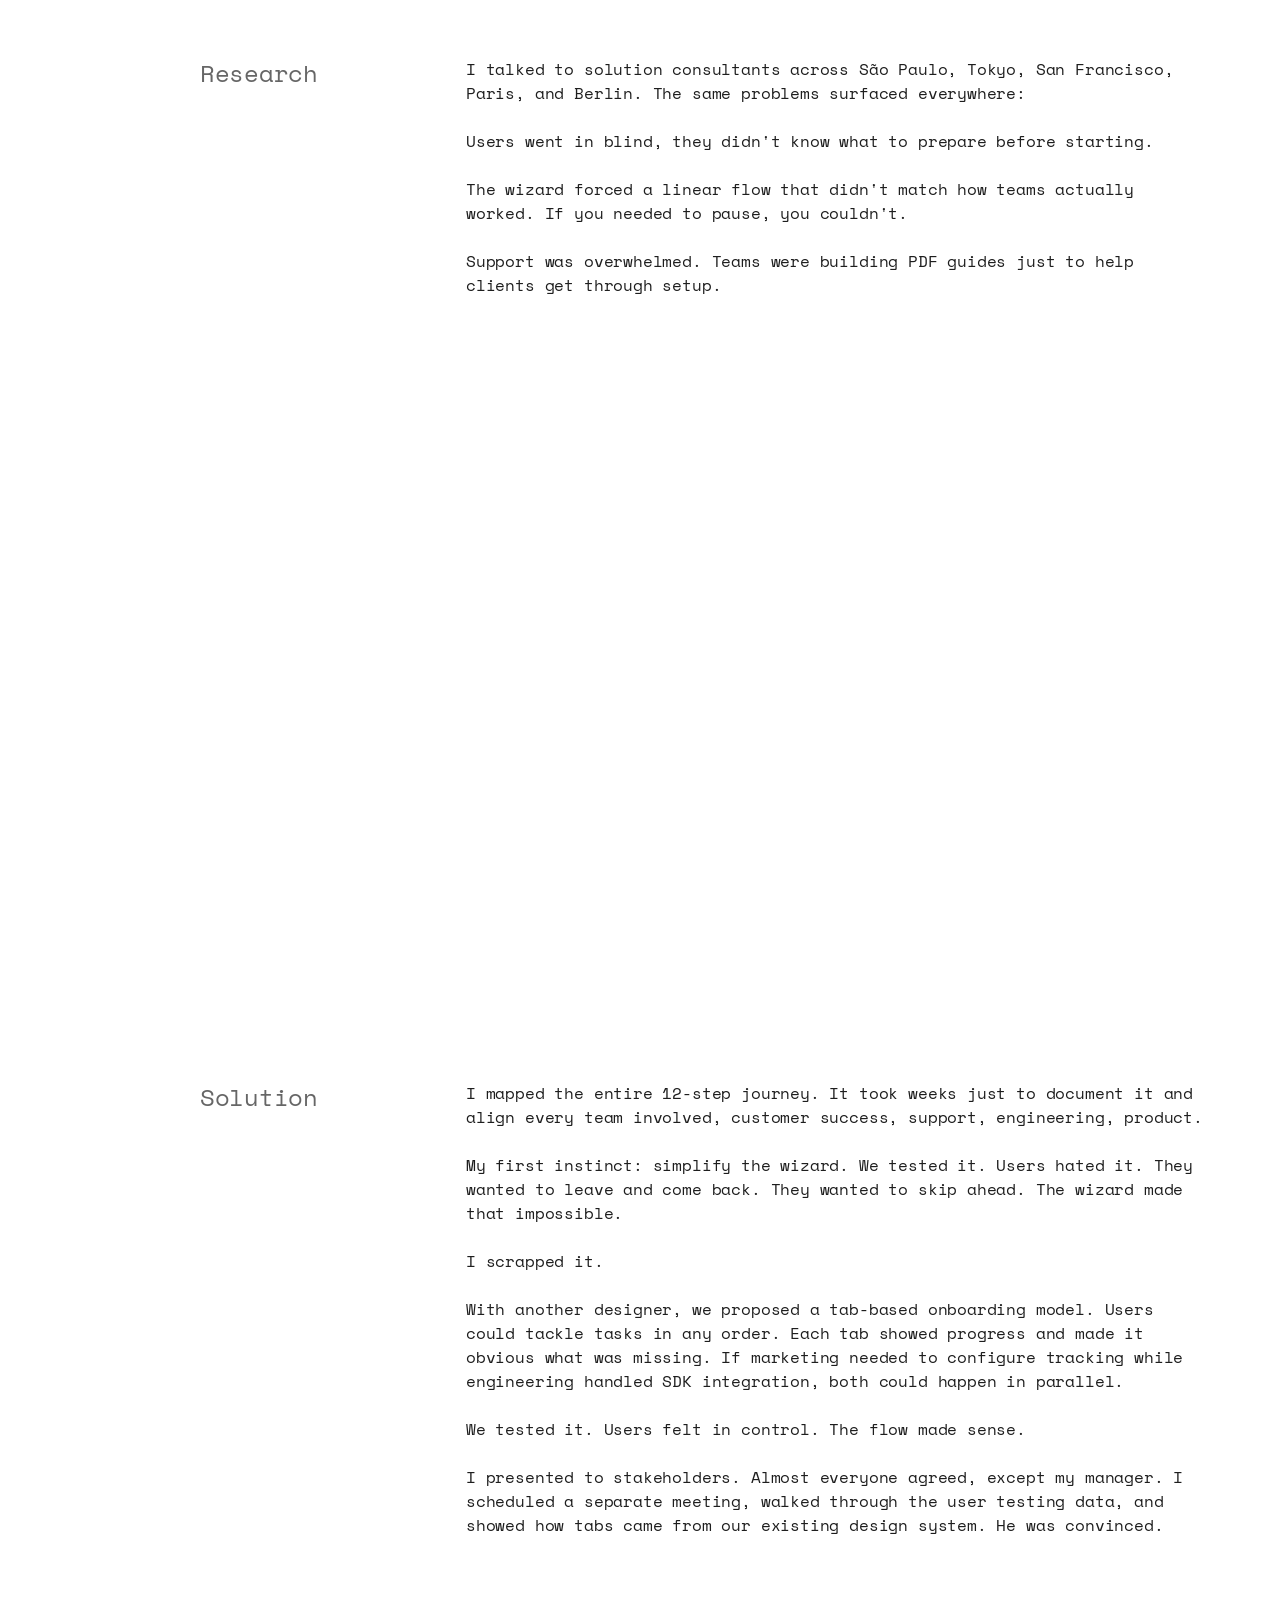
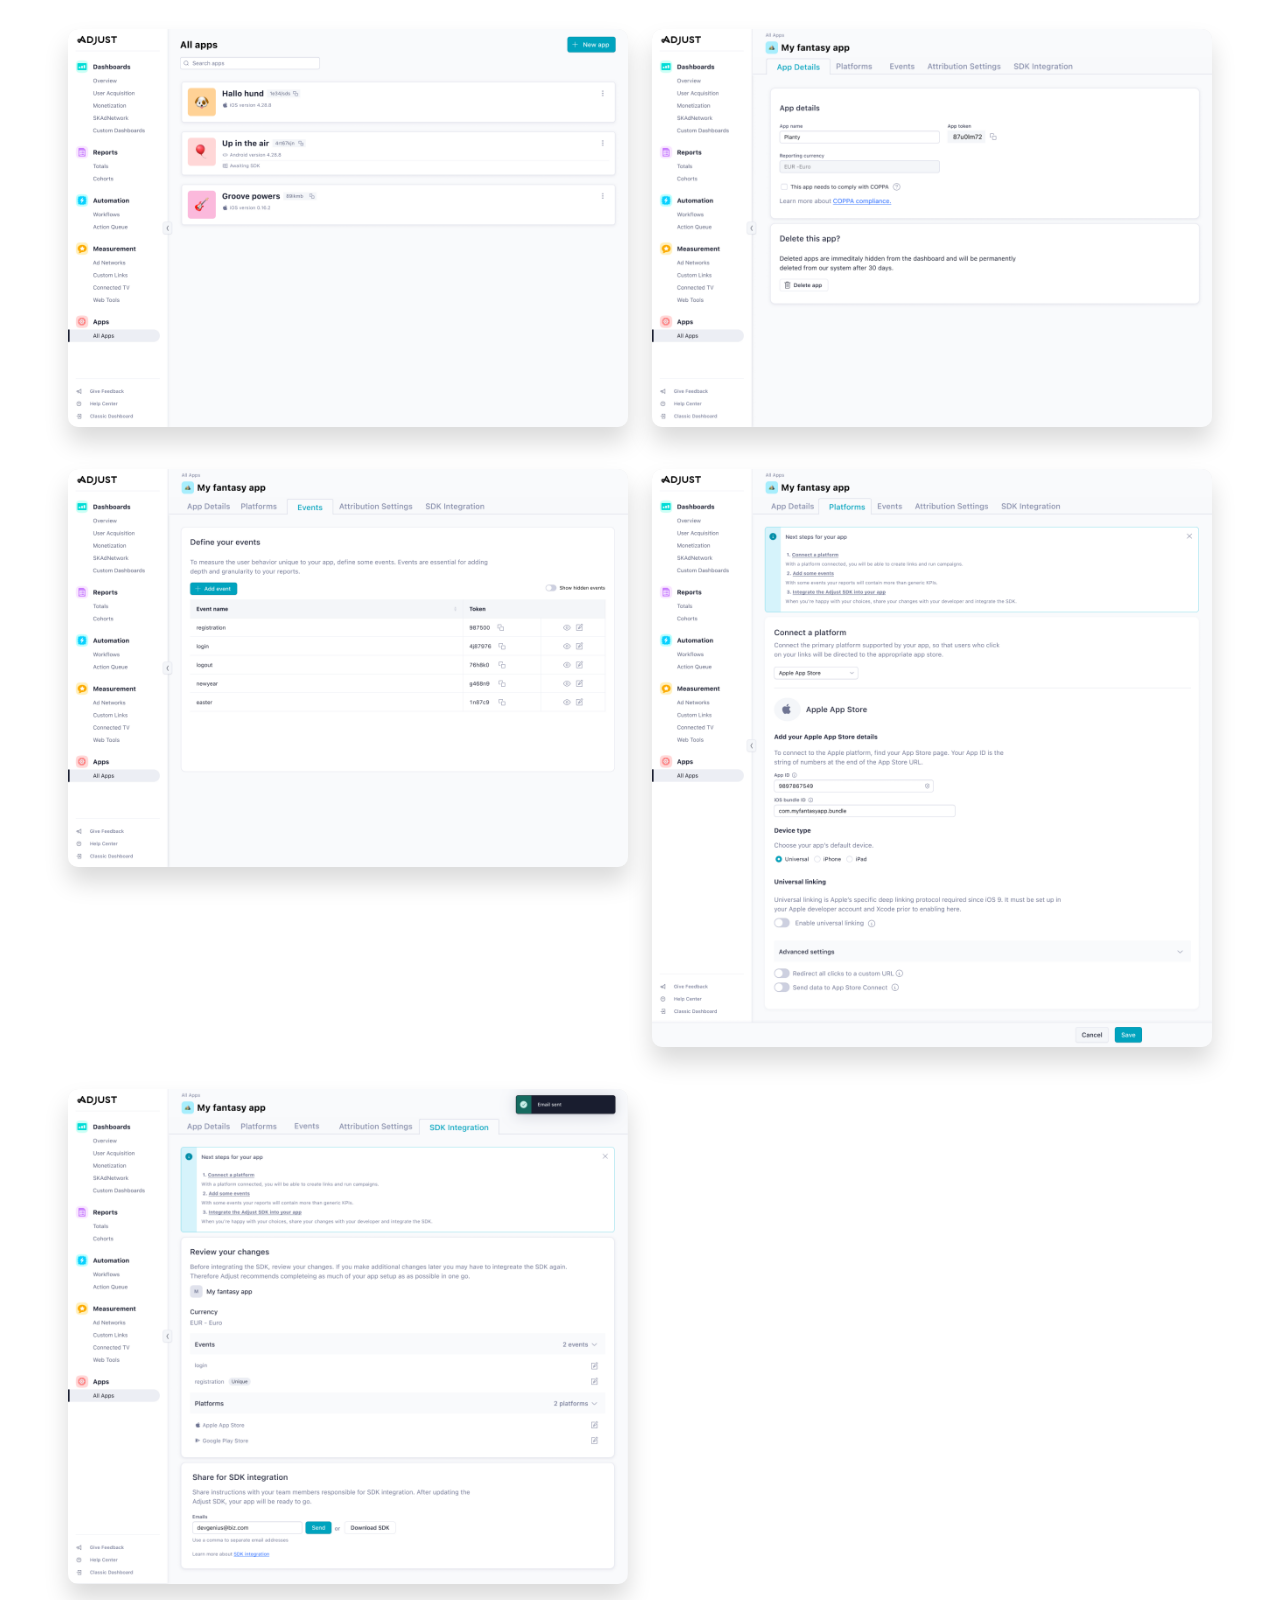
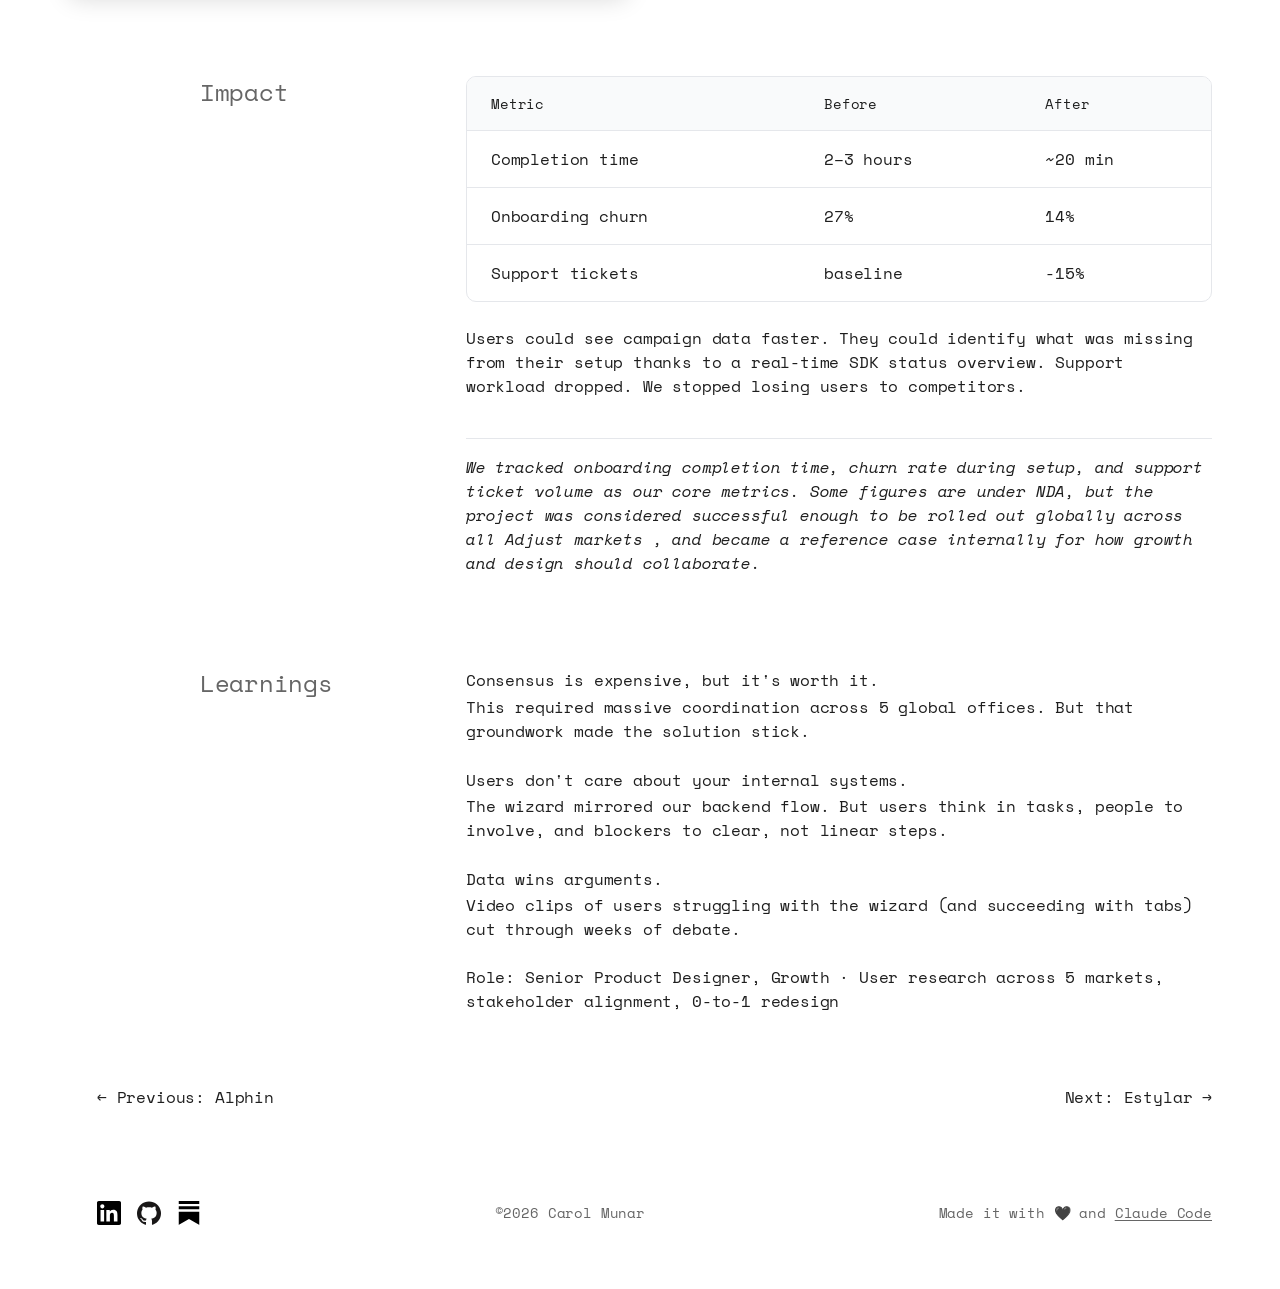
==== commit 6c5f5746: "Align case study footer with nav grid and add plantsmall PostHog clicks. Co-authored-by: Cursor <cur" ====
--- a/projects/adjust.html
+++ b/projects/adjust.html
@@ -23,7 +23,7 @@
     <link href="https://fonts.googleapis.com/css2?family=Space+Mono:wght@400;700&display=swap" rel="stylesheet">
 
     <!-- Shared case study styles (same CSS as alphin, all class names are generic) -->
-    <link rel="stylesheet" href="alphin.css">
+    <link rel="stylesheet" href="alphin.css?v=3">
     <!-- PostHog Analytics -->
     <script>
         !function(t,e){var o,n,p,r;e.__SV||(window.posthog=e,e._i=[],e.init=function(i,s,a){function g(t,e){var o=e.split(".");2==o.length&&(t=t[o[0]],e=o[1]),t[e]=function(){t.push([e].concat(Array.prototype.slice.call(arguments,0)))}}(p=t.createElement("script")).type="text/javascript",p.async=!0,p.src=s.api_host.replace(".i.posthog.com","-assets.i.posthog.com")+"/static/array.js",(r=t.getElementsByTagName("script")[0]).parentNode.insertBefore(p,r);var u=e;for(void 0!==a?u=e[a]=[]:a="posthog",u.people=u.people||[],u.toString=function(t){var e="posthog";return"posthog"!==a&&(e+="."+a),t||(e+=" (stub)"),e},u.people.toString=function(){return u.toString(1)+".people (stub)"},o="init capture register register_once register_for_session unregister opt_out_capturing has_opted_out_capturing opt_in_capturing reset isFeatureEnabled getFeatureFlag getFeatureFlagPayload reloadFeatureFlags group identify setPersonProperties setPersonPropertiesForFlags resetPersonPropertiesForFlags setGroupPropertiesForFlags resetGroups onFeatureFlags addFeatureFlagsHandler onSessionId getSurveys getActiveMatchingSurveys renderSurvey canRenderSurvey getNextSurveyStep".split(" "),n=0;n<o.length;n++)g(u,o[n]);e._i.push([i,s,a])},e.__SV=1)}(document,window.posthog||[]);
@@ -336,20 +336,19 @@
                         cut through weeks of debate.
                     </p>
                 </div>
+
+                <p class="cs-footer-role">
+                    Role: Senior Product Designer, Growth · User research across 5 markets,
+                    stakeholder alignment, 0-to-1 redesign
+                </p>
             </div>
         </section>
 
 
         <!-- ============================================
-             FOOTER
-             This page has both prev AND next links.
+             FOOTER — prev/next nav only (role lives in Learnings above)
              ============================================ -->
         <footer class="cs-footer">
-            <p class="cs-footer-role">
-                Role: Senior Product Designer, Growth · User research across 5 markets,
-                stakeholder alignment, 0-to-1 redesign
-            </p>
-            <!-- Two-way navigation: previous and next case studies -->
             <div class="cs-footer-nav">
                 <a href="alphin.html" class="cs-next-link">← Previous: Alphin</a>
                 <a href="estylar.html" class="cs-next-link">Next: Estylar →</a>
--- a/projects/alphin.css
+++ b/projects/alphin.css
@@ -357,18 +357,8 @@
     border-top: 1px solid #e5e7eb;
 }
 
-/* ── FOOTER ──
-   Role description + "Next / Previous" navigation.
-   padding-left: 132px aligns text at 68+132=200px from page edge
-   (same x-position as the h2 section labels). */
-.cs-footer {
-    margin: 42px 68px 0;        /* 42px from last section to role text */
-    padding: 0 0 0 132px;       /* 68px margin + 132px = 200px from page = inside layout */
-    display: flex;
-    flex-direction: column;
-    gap: 49px;                  /* 49px gap + 1px border + 42px padding = 92px role→nav */
-}
-
+/* ── ROLE (lives inside last section's content column) ──
+   .cs-section-content already adds 24px gap above this block. */
 .cs-footer-role {
     font-size: 14px;
     color: #666;
@@ -376,36 +366,46 @@
     line-height: 1.6;
 }
 
+.cs-footer-role-group {
+    display: flex;
+    flex-direction: column;
+    gap: 8px;
+}
+
+/* ── CASE STUDY NAV (prev / next) ──
+   72px below role, left edge aligned with fixed header nav (97px).
+   margin-left calc keeps alignment when .cs-main is centered >1440px.
+   No divider line above the links. */
+.cs-footer {
+    margin-top: 72px;
+    margin-left: calc(97px - max(0px, (100vw - 1440px) / 2));
+    margin-right: calc(68px - max(0px, (100vw - 1440px) / 2));
+    padding: 0;
+    border-top: none;
+}
+
 .cs-next-link {
     font-size: 16px;
     color: #1e1e1e;
     text-decoration: none;
     letter-spacing: -0.176px;
-    border-top: 1px solid #e5e7eb;
-    padding-top: 42px;                  /* 42px from line to nav text */
     display: block;
-    max-width: 1040px;
+    border-top: none;
 }
 
 .cs-next-link:hover {
     text-decoration: underline;
 }
 
-/* ── FOOTER NAV (two-way: prev + next) ──
-   Used on pages with both directions.
-   The border-top sits between the role text and the nav row. */
+/* ── FOOTER NAV (two-way: prev + next) ── */
 .cs-footer-nav {
     display: flex;
     justify-content: space-between;
-    border-top: 1px solid #e5e7eb;
-    padding-top: 42px;                  /* 42px from line to nav text */
-    max-width: 1040px;
-}
-
-/* When links are inside a nav row, the nav container already has the border */
+    border-top: none;
+}
+
 .cs-footer-nav .cs-next-link {
-    border-top: none;
-    padding-top: 0;
+    width: auto;
 }
 
 /* ── STEPS GUIDE BLOCK ──
@@ -677,9 +677,15 @@
     }
 
     .cs-footer {
-        margin: 92px 20px 0;         /* 92px from last section to role text on mobile */
-        padding: 0 0 48px 0;         /* remove desktop indent; margin handles top spacing */
-        gap: 16px;                   /* compact gap between role and nav on mobile */
+        margin-top: 72px;
+        margin-left: 0;
+        margin-right: 0;
+        padding: 0 20px;
+    }
+
+    .cs-footer-nav {
+        flex-direction: column;
+        gap: 16px;
     }
 
     /* ── SITE FOOTER mobile styles moved below base .site-footer
@@ -802,29 +808,17 @@
         padding-bottom: 32px;
     }
 
-    /* ── NEXT LINK: less padding-top on mobile ── */
-    .cs-next-link {
-        padding-top: 24px;
-    }
-
-    .cs-footer-nav {
-        padding-top: 24px;
-    }
-}
-
-
-/* ── SITE FOOTER — same visual as the index page footer ──
-   200px padding each side matches the home page (13.9vw at 1440px)
-   and keeps logos/credits inside the same layout column as the content. */
+}
+
+
+/* ── SITE FOOTER — full width, 92px below case study nav ── */
 .site-footer {
     display: flex;
     align-items: center;
     justify-content: space-between;
-    margin-top: 42px;
-    padding: 0 68px 2.5rem 200px;
-    /* Left 200px = matches where the nav line and role text start (68px margin + 132px indent).
-       Right 68px  = matches the cs-footer's right margin, so "Made it with" aligns
-                     with the right edge of "Next →" / "← Previous". */
+    width: 100%;
+    margin-top: 92px;
+    padding: 0 68px 32px 97px;  /* left edge matches .cs-header (97px) */
 }
 
 .footer-logos {
@@ -873,8 +867,8 @@
         flex-direction: column;
         align-items: flex-start;
         gap: 1rem;              /* 16px between logos / copyright / credits */
-        margin-top: 42px;
-        padding: 0 20px 2.5rem;
+        margin-top: 92px;
+        padding: 0 20px 32px;
     }
 }
 
